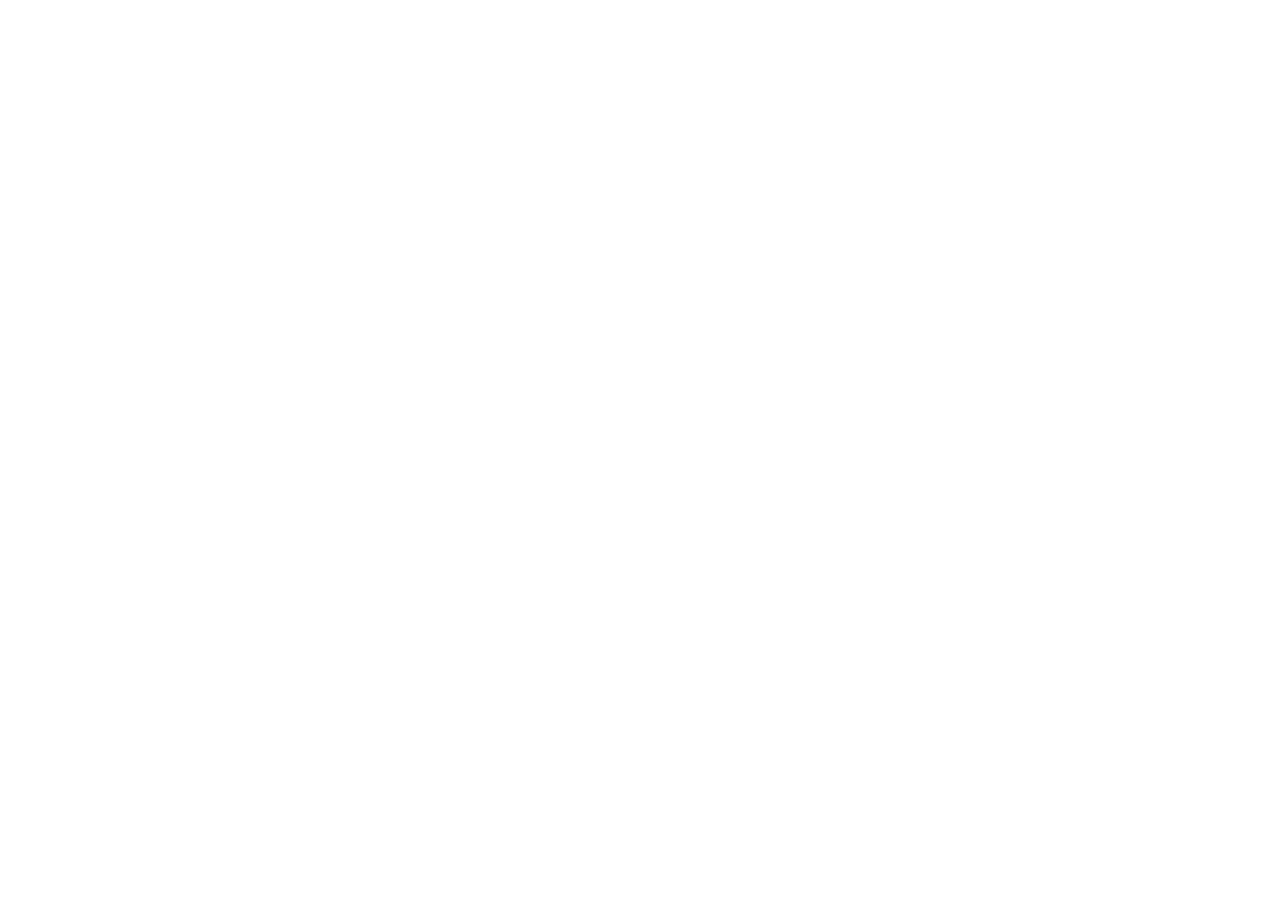
==== index.html @ 0a8086a1 "initial workflow setup" ====
<!DOCTYPE html>
<html lang="en">
  <head>
    <meta charset="UTF-8" />
    <meta name="viewport" content="width=device-width, initial-scale=1.0" />
    <link
      rel="stylesheet"
      href="https://cdnjs.cloudflare.com/ajax/libs/font-awesome/5.15.2/css/all.min.css"
      integrity="sha512-HK5fgLBL+xu6dm/Ii3z4xhlSUyZgTT9tuc/hSrtw6uzJOvgRr2a9jyxxT1ely+B+xFAmJKVSTbpM/CuL7qxO8w=="
      crossorigin="anonymous"
    />
    <link rel="stylesheet" href="https://unpkg.com/aos@next/dist/aos.css" />
    <link rel="shortcut icon" href="img/favicon/koala.ico" />
    <link rel="stylesheet" href="css/main.min.css" />
    <title>CIA Website Clone</title>
  </head>
  <body>
    <script src="js/main.js"></script>
    <script src="https://unpkg.com/aos@next/dist/aos.js"></script>
    <script>
      AOS.init({ offset: 200, duration: 1000, once: true });
    </script>
  </body>
</html>
---- css/main.min.css ----
@import url("https://fonts.googleapis.com/css2?family=Shippori+Mincho:wght@400;500;600;700;800&display=swap");.m-1{margin:1rem}.my-1{margin:1rem 0}.mx-1{margin:0 1rem}.mt-1{margin-top:1rem}.mr-1{margin-right:1rem}.mb-1{margin-bottom:1rem}.ml-1{margin-left:1rem}.p-1{padding:1rem}.py-1{padding:1rem 0}.px-1{padding:0 1rem}.pt-1{padding-top:1rem}.pr-1{padding-right:1rem}.pb-1{padding-bottom:1rem}.pl-1{padding-left:1rem}.m-2{margin:2rem}.my-2{margin:2rem 0}.mx-2{margin:0 2rem}.mt-2{margin-top:2rem}.mr-2{margin-right:2rem}.mb-2{margin-bottom:2rem}.ml-2{margin-left:2rem}.p-2{padding:2rem}.py-2{padding:2rem 0}.px-2{padding:0 2rem}.pt-2{padding-top:2rem}.pr-2{padding-right:2rem}.pb-2{padding-bottom:2rem}.pl-2{padding-left:2rem}.m-3{margin:3rem}.my-3{margin:3rem 0}.mx-3{margin:0 3rem}.mt-3{margin-top:3rem}.mr-3{margin-right:3rem}.mb-3{margin-bottom:3rem}.ml-3{margin-left:3rem}.p-3{padding:3rem}.py-3{padding:3rem 0}.px-3{padding:0 3rem}.pt-3{padding-top:3rem}.pr-3{padding-right:3rem}.pb-3{padding-bottom:3rem}.pl-3{padding-left:3rem}.m-4{margin:4rem}.my-4{margin:4rem 0}.mx-4{margin:0 4rem}.mt-4{margin-top:4rem}.mr-4{margin-right:4rem}.mb-4{margin-bottom:4rem}.ml-4{margin-left:4rem}.p-4{padding:4rem}.py-4{padding:4rem 0}.px-4{padding:0 4rem}.pt-4{padding-top:4rem}.pr-4{padding-right:4rem}.pb-4{padding-bottom:4rem}.pl-4{padding-left:4rem}.m-5{margin:5rem}.my-5{margin:5rem 0}.mx-5{margin:0 5rem}.mt-5{margin-top:5rem}.mr-5{margin-right:5rem}.mb-5{margin-bottom:5rem}.ml-5{margin-left:5rem}.p-5{padding:5rem}.py-5{padding:5rem 0}.px-5{padding:0 5rem}.pt-5{padding-top:5rem}.pr-5{padding-right:5rem}.pb-5{padding-bottom:5rem}.pl-5{padding-left:5rem}*,*::before,*::after{margin:0;padding:0;box-sizing:border-box;text-decoration:none;list-style:none}html{font-size:62.5%;scroll-behavior:smooth}body{font-family:"Shippori Mincho", serif}img{width:100%;object-fit:cover}button{cursor:pointer;font-family:inherit}input{font-family:inherit}@media (prefers-reduced-motion: reduce){*,::before,::after{animation-delay:-1ms !important;animation-duration:1ms !important;animation-iteration-count:1 !important;background-attachment:initial !important;scroll-behavior:auto !important;transition-duration:0s !important;transition-delay:0s !important}}
/*# sourceMappingURL=main.min.css.map */
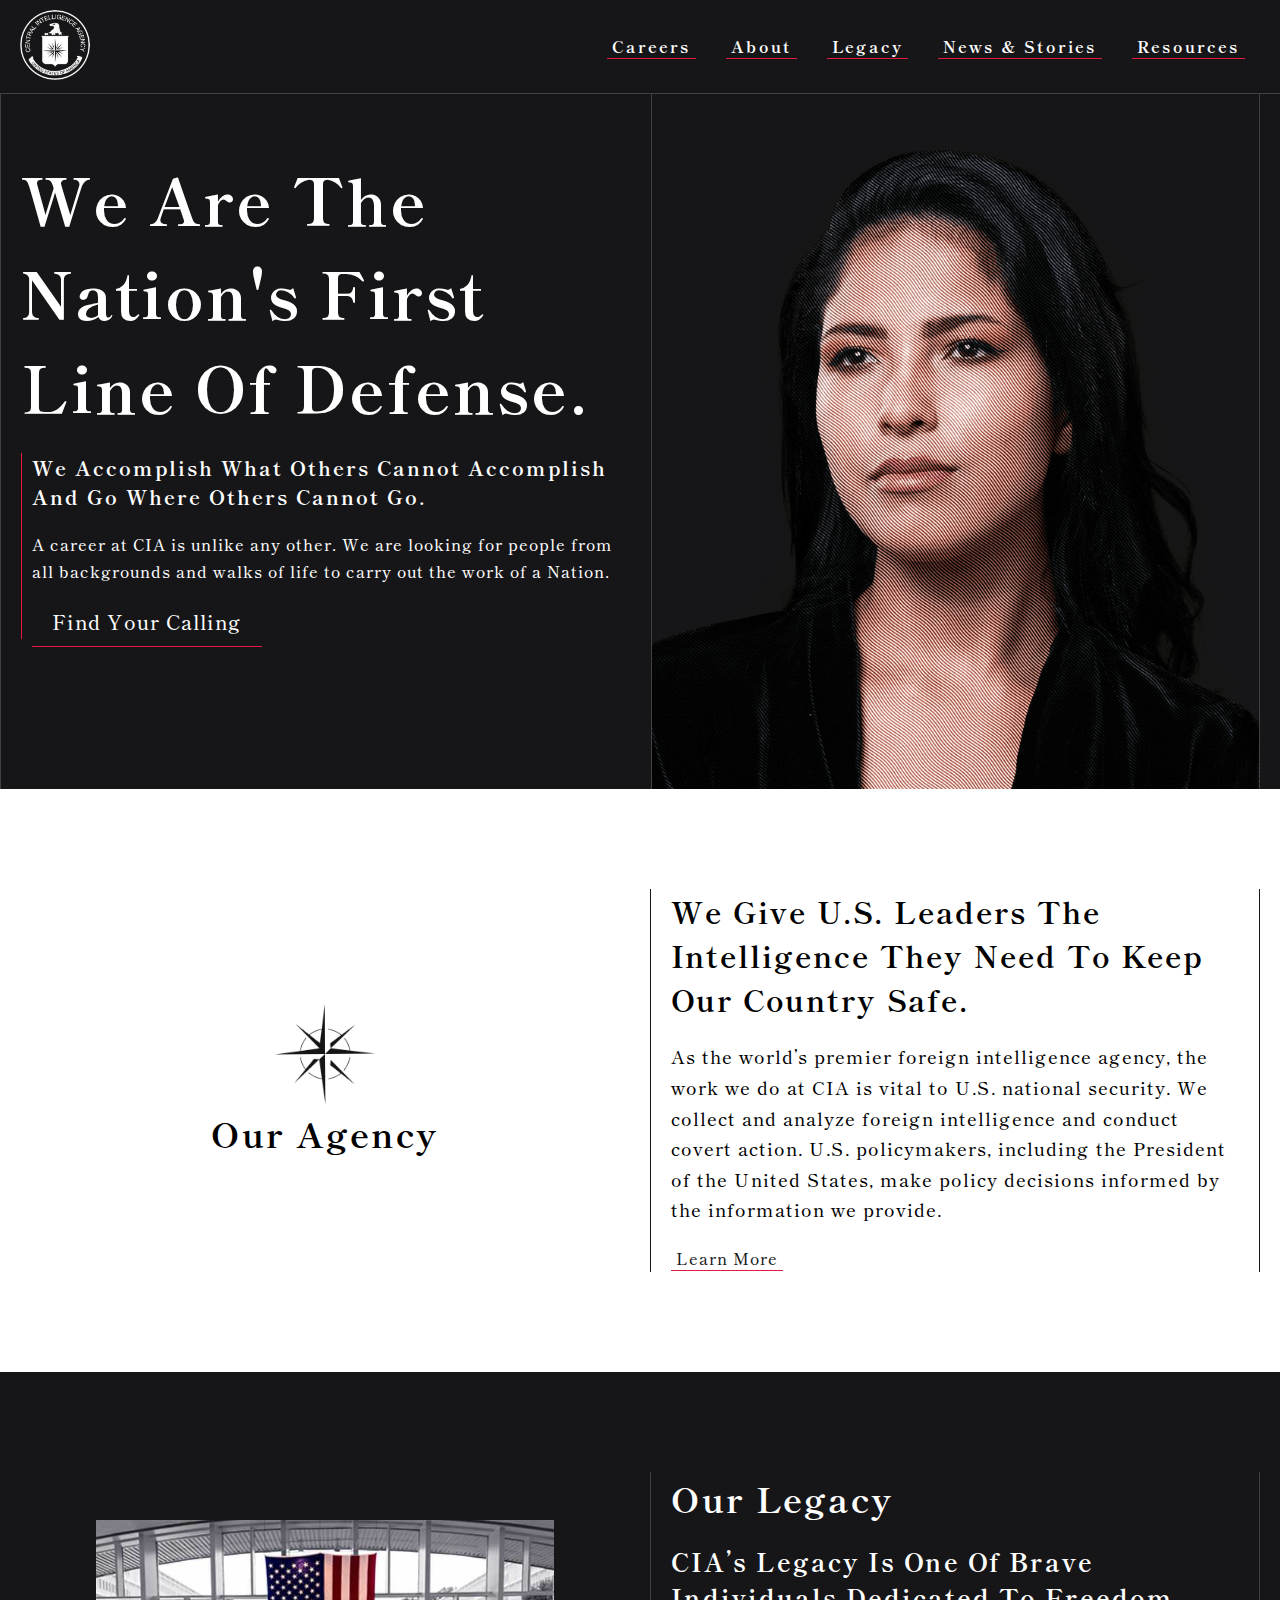
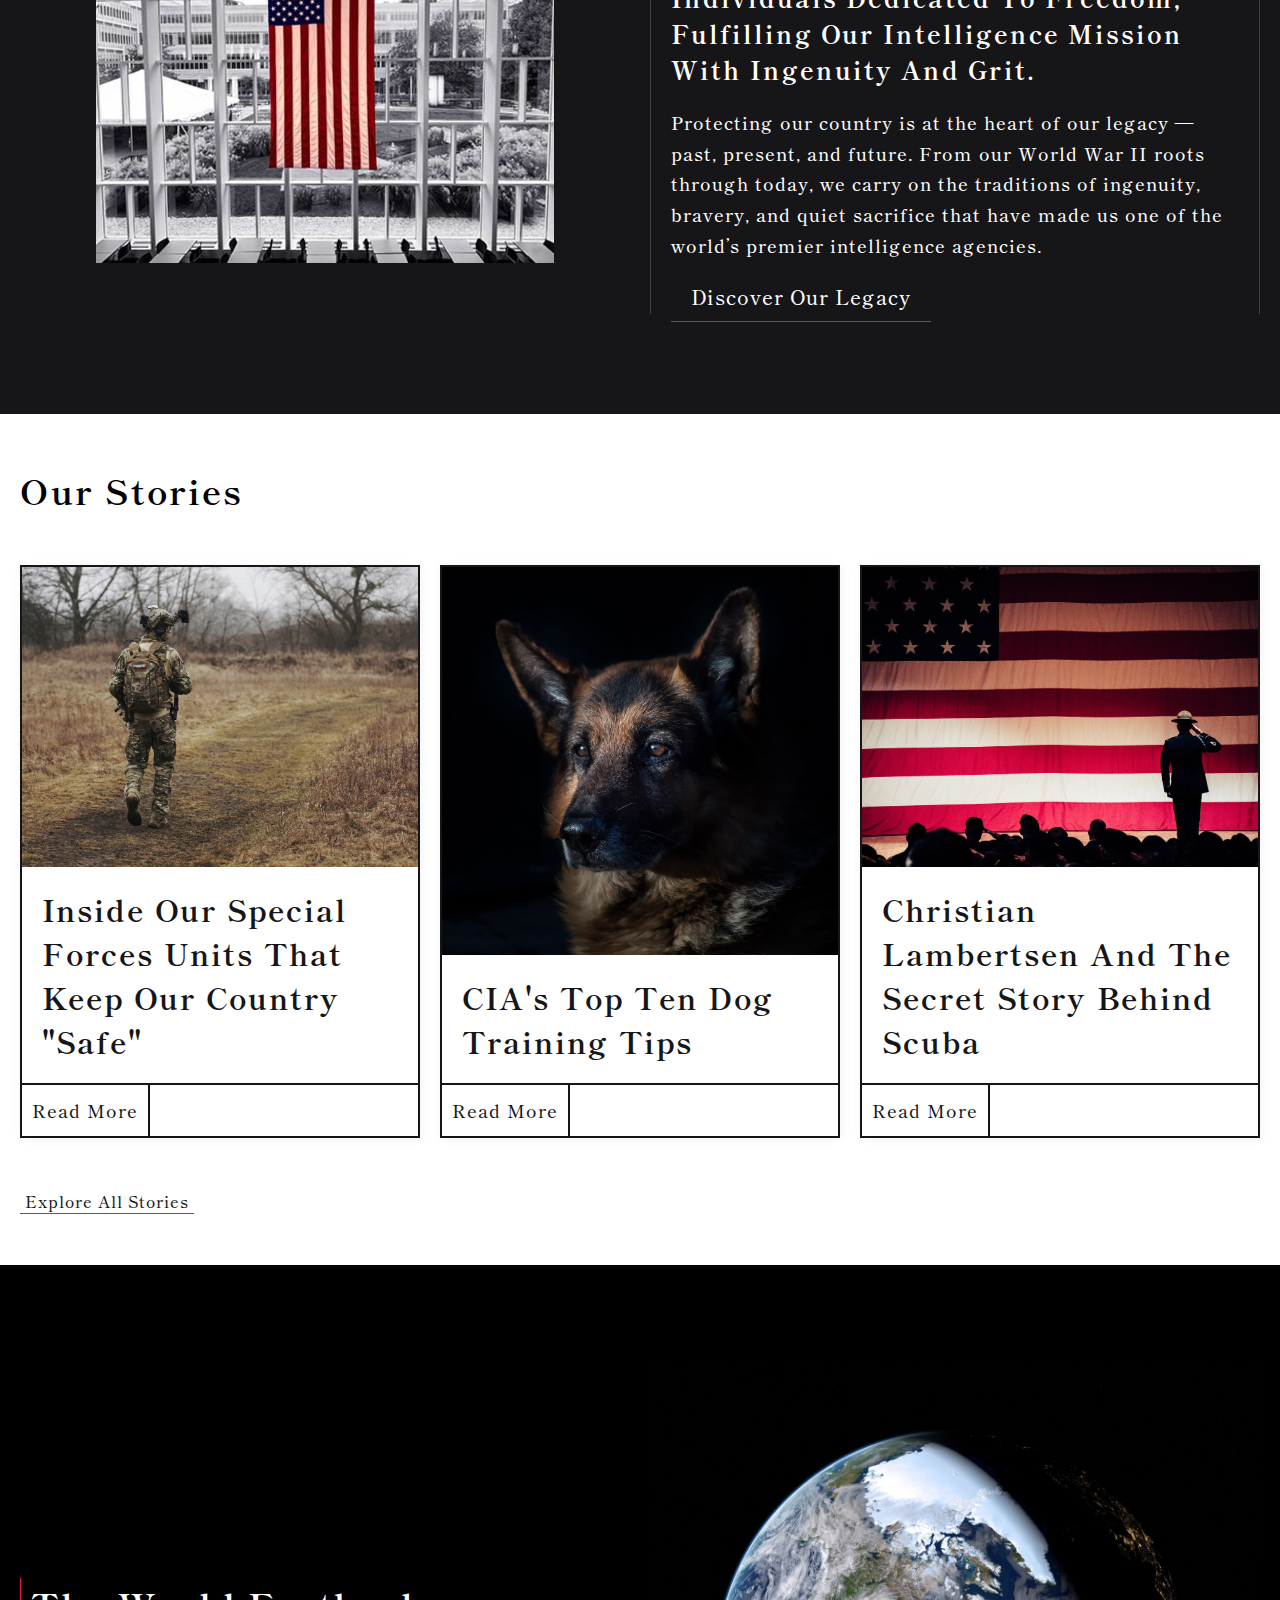
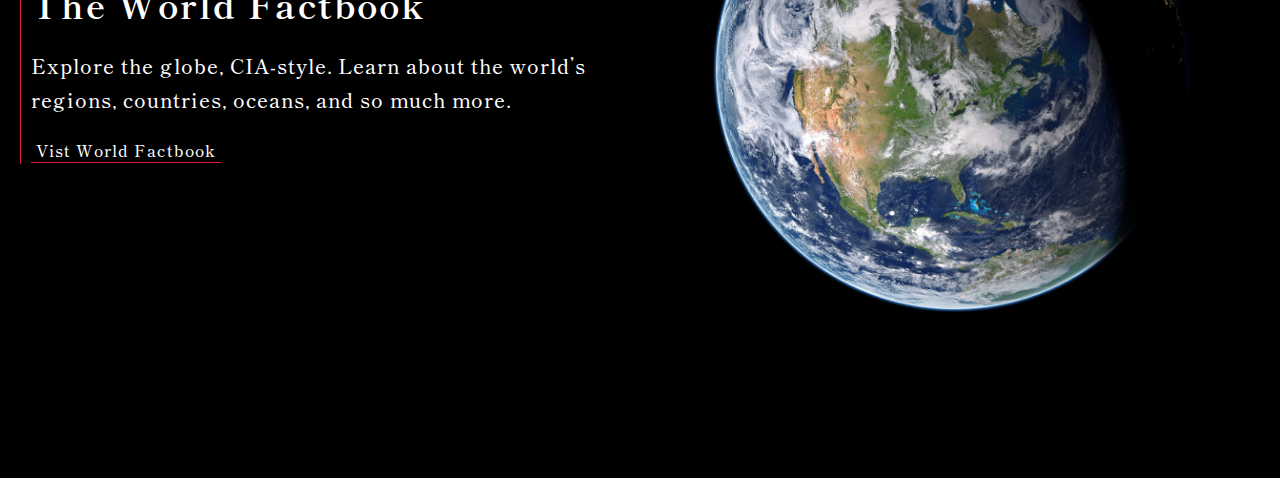
==== commit 160bc7d6: "created factbook section on homepage" ====
--- a/index.html
+++ b/index.html
@@ -15,6 +15,168 @@
     <title>CIA Website Clone</title>
   </head>
   <body>
+    <!-- nav -->
+    <nav class="navbar">
+      <div class="navbar-content">
+        <a href="index.html" class="navbar-logo">
+          <img src="img/home/cia-logo.png" alt="cia logo" />
+        </a>
+        <div class="navbar-links">
+          <div class="cia-link-light">
+            <a href="#!" class="navbar-link">Careers</a>
+          </div>
+          <div class="cia-link-light">
+            <a href="#!" class="navbar-link">About</a>
+          </div>
+          <div class="cia-link-light">
+            <a href="#!" class="navbar-link">Legacy</a>
+          </div>
+          <div class="cia-link-light">
+            <a href="#!" class="navbar-link">News & Stories</a>
+          </div>
+          <div class="cia-link-light">
+            <a href="#!" class="navbar-link">Resources</a>
+          </div>
+        </div>
+      </div>
+    </nav>
+
+    <!-- home hero -->
+    <header class="home-hero">
+      <div class="home-hero-content">
+        <div class="home-hero-info">
+          <h1 class="pb-2">We are the Nation's first line of defense.</h1>
+          <div class="home-hero-desc">
+            <h5>
+              We accomplish what others cannot accomplish and go where others
+              cannot go.
+            </h5>
+            <p class="py-2">
+              A career at CIA is unlike any other. We are looking for people
+              from all backgrounds and walks of life to carry out the work of a
+              Nation.
+            </p>
+            <a href="#!" class="cia-btn">
+              Find Your Calling <i class="fas fa-arrow-right fa-fw"></i>
+            </a>
+          </div>
+        </div>
+        <img src="img/portraits/portrait-1.png" alt="portrait 1" />
+      </div>
+    </header>
+
+    <main>
+      <!-- agency -->
+      <section class="agency py-5">
+        <div class="agency-content">
+          <div class="agency-content-img">
+            <img src="img/home/agency-star.png" alt="agency star" />
+            <h2>Our Agency</h2>
+          </div>
+          <div class="agency-content-info">
+            <h3>
+              We give U.S. leaders the intelligence they need to keep our
+              country safe.
+            </h3>
+            <p class="py-2">
+              As the world’s premier foreign intelligence agency, the work we do
+              at CIA is vital to U.S. national security. We collect and analyze
+              foreign intelligence and conduct covert action. U.S. policymakers,
+              including the President of the United States, make policy
+              decisions informed by the information we provide.
+            </p>
+            <div class="cia-link">
+              <a href="#!">Learn More</a>
+            </div>
+          </div>
+        </div>
+      </section>
+
+      <!-- legacy -->
+      <section class="legacy py-5">
+        <div class="legacy-content">
+          <div class="legacy-content-img">
+            <img src="img/home/legacy.jpg" alt="image of an american flag" />
+          </div>
+          <div class="legacy-content-info">
+            <h2>Our Legacy</h2>
+            <h4 class="py-2">
+              CIA’s legacy is one of brave individuals dedicated to freedom,
+              fulfilling our intelligence mission with ingenuity and grit.
+            </h4>
+            <p class="pb-2">
+              Protecting our country is at the heart of our legacy — past,
+              present, and future. From our World War II roots through today, we
+              carry on the traditions of ingenuity, bravery, and quiet sacrifice
+              that have made us one of the world’s premier intelligence
+              agencies.
+            </p>
+            <a href="#!" class="cia-btn">Discover Our Legacy</a>
+          </div>
+        </div>
+      </section>
+
+      <!-- stories -->
+      <section class="stories py-5">
+        <h2>Our Stories</h2>
+        <div class="stories-cards py-5">
+          <a href="#!" class="stories-card">
+            <img src="img/home/card-1.jpg" alt="card 1 image" />
+            <div class="stories-card-info">
+              <h2>
+                Inside our special forces units that keep our country "safe"
+              </h2>
+            </div>
+            <div class="stories-card-footer">
+              <p>Read More</p>
+              <i class="fas fa-arrow-right"></i>
+            </div>
+          </a>
+          <a href="#!" class="stories-card">
+            <img src="img/home/card-2.jpg" alt="card 2 image" />
+            <div class="stories-card-info">
+              <h2>CIA's Top Ten Dog Training Tips</h2>
+            </div>
+            <div class="stories-card-footer">
+              <p>Read More</p>
+              <i class="fas fa-arrow-right"></i>
+            </div>
+          </a>
+          <a href="#!" class="stories-card">
+            <img src="img/home/card-3.jpg" alt="card 3 image" />
+            <div class="stories-card-info">
+              <h2>Christian Lambertsen And The Secret Story Behind Scuba</h2>
+            </div>
+            <div class="stories-card-footer">
+              <p>Read More</p>
+              <i class="fas fa-arrow-right"></i>
+            </div>
+          </a>
+        </div>
+        <div class="cia-link">
+          <a href="#!">Explore All Stories</a>
+        </div>
+      </section>
+
+      <!-- factbook -->
+      <section class="factbook py-5">
+        <div class="factbook-content">
+          <div class="factbook-content-info">
+            <h2>The World Factbook</h2>
+            <p class="py-2">
+              Explore the globe, CIA-style. Learn about the world’s regions,
+              countries, oceans, and so much more.
+            </p>
+            <div class="cia-link-light">
+              <a href="#!"> Vist World Factbook </a>
+            </div>
+          </div>
+          <div class="factbook-content-img">
+            <img src="img/home/factbook.jpg" alt="factbook image" />
+          </div>
+        </div>
+      </section>
+    </main>
     <script src="js/main.js"></script>
     <script src="https://unpkg.com/aos@next/dist/aos.js"></script>
     <script>
--- a/css/main.min.css
+++ b/css/main.min.css
@@ -1,2 +1,2 @@
-@import url("https://fonts.googleapis.com/css2?family=Shippori+Mincho:wght@400;500;600;700;800&display=swap");.m-1{margin:1rem}.my-1{margin:1rem 0}.mx-1{margin:0 1rem}.mt-1{margin-top:1rem}.mr-1{margin-right:1rem}.mb-1{margin-bottom:1rem}.ml-1{margin-left:1rem}.p-1{padding:1rem}.py-1{padding:1rem 0}.px-1{padding:0 1rem}.pt-1{padding-top:1rem}.pr-1{padding-right:1rem}.pb-1{padding-bottom:1rem}.pl-1{padding-left:1rem}.m-2{margin:2rem}.my-2{margin:2rem 0}.mx-2{margin:0 2rem}.mt-2{margin-top:2rem}.mr-2{margin-right:2rem}.mb-2{margin-bottom:2rem}.ml-2{margin-left:2rem}.p-2{padding:2rem}.py-2{padding:2rem 0}.px-2{padding:0 2rem}.pt-2{padding-top:2rem}.pr-2{padding-right:2rem}.pb-2{padding-bottom:2rem}.pl-2{padding-left:2rem}.m-3{margin:3rem}.my-3{margin:3rem 0}.mx-3{margin:0 3rem}.mt-3{margin-top:3rem}.mr-3{margin-right:3rem}.mb-3{margin-bottom:3rem}.ml-3{margin-left:3rem}.p-3{padding:3rem}.py-3{padding:3rem 0}.px-3{padding:0 3rem}.pt-3{padding-top:3rem}.pr-3{padding-right:3rem}.pb-3{padding-bottom:3rem}.pl-3{padding-left:3rem}.m-4{margin:4rem}.my-4{margin:4rem 0}.mx-4{margin:0 4rem}.mt-4{margin-top:4rem}.mr-4{margin-right:4rem}.mb-4{margin-bottom:4rem}.ml-4{margin-left:4rem}.p-4{padding:4rem}.py-4{padding:4rem 0}.px-4{padding:0 4rem}.pt-4{padding-top:4rem}.pr-4{padding-right:4rem}.pb-4{padding-bottom:4rem}.pl-4{padding-left:4rem}.m-5{margin:5rem}.my-5{margin:5rem 0}.mx-5{margin:0 5rem}.mt-5{margin-top:5rem}.mr-5{margin-right:5rem}.mb-5{margin-bottom:5rem}.ml-5{margin-left:5rem}.p-5{padding:5rem}.py-5{padding:5rem 0}.px-5{padding:0 5rem}.pt-5{padding-top:5rem}.pr-5{padding-right:5rem}.pb-5{padding-bottom:5rem}.pl-5{padding-left:5rem}*,*::before,*::after{margin:0;padding:0;box-sizing:border-box;text-decoration:none;list-style:none}html{font-size:62.5%;scroll-behavior:smooth}body{font-family:"Shippori Mincho", serif}img{width:100%;object-fit:cover}button{cursor:pointer;font-family:inherit}input{font-family:inherit}@media (prefers-reduced-motion: reduce){*,::before,::after{animation-delay:-1ms !important;animation-duration:1ms !important;animation-iteration-count:1 !important;background-attachment:initial !important;scroll-behavior:auto !important;transition-duration:0s !important;transition-delay:0s !important}}
+@import url("https://fonts.googleapis.com/css2?family=Shippori+Mincho:wght@400;500;600;700;800&display=swap");.m-1{margin:1rem}.my-1{margin:1rem 0}.mx-1{margin:0 1rem}.mt-1{margin-top:1rem}.mr-1{margin-right:1rem}.mb-1{margin-bottom:1rem}.ml-1{margin-left:1rem}.p-1{padding:1rem}.py-1{padding:1rem 0}.px-1{padding:0 1rem}.pt-1{padding-top:1rem}.pr-1{padding-right:1rem}.pb-1{padding-bottom:1rem}.pl-1{padding-left:1rem}.m-2{margin:2rem}.my-2{margin:2rem 0}.mx-2{margin:0 2rem}.mt-2{margin-top:2rem}.mr-2{margin-right:2rem}.mb-2{margin-bottom:2rem}.ml-2{margin-left:2rem}.p-2{padding:2rem}.py-2{padding:2rem 0}.px-2{padding:0 2rem}.pt-2{padding-top:2rem}.pr-2{padding-right:2rem}.pb-2{padding-bottom:2rem}.pl-2{padding-left:2rem}.m-3{margin:3rem}.my-3{margin:3rem 0}.mx-3{margin:0 3rem}.mt-3{margin-top:3rem}.mr-3{margin-right:3rem}.mb-3{margin-bottom:3rem}.ml-3{margin-left:3rem}.p-3{padding:3rem}.py-3{padding:3rem 0}.px-3{padding:0 3rem}.pt-3{padding-top:3rem}.pr-3{padding-right:3rem}.pb-3{padding-bottom:3rem}.pl-3{padding-left:3rem}.m-4{margin:4rem}.my-4{margin:4rem 0}.mx-4{margin:0 4rem}.mt-4{margin-top:4rem}.mr-4{margin-right:4rem}.mb-4{margin-bottom:4rem}.ml-4{margin-left:4rem}.p-4{padding:4rem}.py-4{padding:4rem 0}.px-4{padding:0 4rem}.pt-4{padding-top:4rem}.pr-4{padding-right:4rem}.pb-4{padding-bottom:4rem}.pl-4{padding-left:4rem}.m-5{margin:5rem}.my-5{margin:5rem 0}.mx-5{margin:0 5rem}.mt-5{margin-top:5rem}.mr-5{margin-right:5rem}.mb-5{margin-bottom:5rem}.ml-5{margin-left:5rem}.p-5{padding:5rem}.py-5{padding:5rem 0}.px-5{padding:0 5rem}.pt-5{padding-top:5rem}.pr-5{padding-right:5rem}.pb-5{padding-bottom:5rem}.pl-5{padding-left:5rem}*,*::before,*::after{margin:0;padding:0;box-sizing:border-box;text-decoration:none;list-style:none}html{font-size:62.5%;scroll-behavior:smooth}body{font-family:"Shippori Mincho", serif}img{width:100%;object-fit:cover}button{cursor:pointer;font-family:inherit}input{font-family:inherit}@media (prefers-reduced-motion: reduce){*,::before,::after{animation-delay:-1ms !important;animation-duration:1ms !important;animation-iteration-count:1 !important;background-attachment:initial !important;scroll-behavior:auto !important;transition-duration:0s !important;transition-delay:0s !important}}.cia-btn,.cia-btn-light{font-weight:500;letter-spacing:0.1rem;line-height:1.7;font-family:inherit;color:#fff;padding:1rem 2rem;font-size:2rem;text-align:center;transition:0.3s ease-in-out;border-bottom:0.1rem solid #e21a41}.cia-btn i,.cia-btn-light i{transform:rotate(-45deg);transition:0.3s ease-in-out}.cia-btn:hover,.cia-btn-light:hover,.cia-btn:focus,.cia-btn-light:focus{border:0.1rem solid #e21a41;box-shadow:0.5rem 0.5rem 0 #e21a41;outline:0}.cia-btn:hover i,.cia-btn-light:hover i,.cia-btn:focus i,.cia-btn-light:focus i{transform:rotate(0)}.cia-btn-light{color:#161618}.cia-link,.cia-link-light{overflow:hidden}.cia-link a,.cia-link-light a{font-weight:500;letter-spacing:0.1rem;line-height:1.7;font-size:1.6rem;color:#161618;border-bottom:0.1rem solid #e21a41;position:relative;transition:0.4s ease-in-out;z-index:1;padding:0 0.5rem}.cia-link a:hover,.cia-link-light a:hover,.cia-link a:focus,.cia-link-light a:focus{color:#fff;outline:0}.cia-link a:hover::before,.cia-link-light a:hover::before,.cia-link a:focus::before,.cia-link-light a:focus::before{transform:translateX(0)}.cia-link a::before,.cia-link-light a::before{content:"";position:absolute;top:0;left:0;width:100%;height:100%;display:block;background-color:#e21a41;transform:translateX(-200%);transition:0.4s ease-in-out;z-index:-1}.cia-link-light a{color:#fff}.cia-link-light:hover,.cia-link-light:focus{color:#161618}.navbar{background:#161618;position:fixed;width:100%;transition:all 0.3s ease;padding:1rem 2rem;border-bottom:0.1rem solid #414143;z-index:500}.navbar-content{display:flex;align-items:center;justify-content:space-between}.navbar-content .navbar-logo img{width:7rem}.navbar-content .navbar-links{display:flex}.navbar-content .navbar-links .cia-link-light{margin:1.5rem}.navbar-content .navbar-links .navbar-link{font-weight:700;letter-spacing:0.2rem;text-transform:capitalize}.navbar.navbarScroll{padding:0.5rem 0.5rem}.home-hero{background:#161618}.home-hero-content{max-width:1400px;margin:0 auto;display:grid;grid-template-columns:repeat(2, 1fr);gap:2rem;align-items:center;color:#fff;border-left:0.1rem solid #414143;padding:0 2rem}.home-hero-content .home-hero-info .home-hero-desc{border-left:0.1rem solid #e21a41;padding-left:1rem}.home-hero-content .home-hero-info h1{font-weight:700;letter-spacing:0.2rem;text-transform:capitalize;font-size:6.5rem}.home-hero-content .home-hero-info h5{font-weight:700;letter-spacing:0.2rem;text-transform:capitalize;font-size:2rem}.home-hero-content .home-hero-info p{font-weight:500;letter-spacing:0.1rem;line-height:1.7;font-size:1.6rem}.home-hero-content img{border-left:0.1rem solid #414143;border-right:0.1rem solid #414143;padding-top:15rem}.agency-content{max-width:1400px;margin:0 auto;padding:5rem 2rem;display:grid;grid-template-columns:repeat(2, 1fr);align-items:center;gap:2rem}.agency-content-img{text-align:center}.agency-content-img img{width:10rem}.agency-content-img h2{font-weight:700;letter-spacing:0.2rem;text-transform:capitalize;font-size:3.5rem}.agency-content-info{border-left:0.1rem solid #161618;border-right:0.1rem solid #161618;padding:0 2rem}.agency-content-info h3{font-weight:700;letter-spacing:0.2rem;text-transform:capitalize;font-size:3rem}.agency-content-info p{font-weight:500;letter-spacing:0.1rem;line-height:1.7;font-size:1.8rem}.legacy{background:#161618}.legacy-content{max-width:1400px;margin:0 auto;padding:5rem 2rem;display:grid;grid-template-columns:repeat(2, 1fr);align-items:center;gap:2rem;color:#fff}.legacy-content-img{text-align:center}.legacy-content-img img{width:75%}.legacy-content-info{border-left:0.1rem solid #414143;border-right:0.1rem solid #414143;padding:0 2rem}.legacy-content-info h2{font-weight:700;letter-spacing:0.2rem;text-transform:capitalize;font-size:3.5rem}.legacy-content-info h4{font-weight:700;letter-spacing:0.2rem;text-transform:capitalize;font-size:2.5rem}.legacy-content-info p{font-weight:500;letter-spacing:0.1rem;line-height:1.7;font-size:1.8rem}.stories{padding:5rem 2rem;max-width:1400px;margin:0 auto}.stories h2{font-weight:700;letter-spacing:0.2rem;text-transform:capitalize;font-size:3.5rem}.stories-cards{display:grid;grid-template-columns:repeat(3, 1fr);gap:2rem}.stories .stories-card{color:#161618;border:0.2rem solid #161618;transition:all 0.3s ease-in-out;box-shadow:0.1rem 0.1rem 1rem #f2f2f2;display:flex;flex-direction:column;justify-content:space-around;height:100%;overflow:hidden}.stories .stories-card img{width:100%;height:100%;transition:all 0.3s ease-in-out}.stories .stories-card:hover,.stories .stories-card:focus{border:0.2rem solid #e21a41;box-shadow:0.1rem 0.1rem 1rem #f2f2f2;transition:all 0.3s ease-in-out}.stories .stories-card:hover img,.stories .stories-card:focus img{transform:scale(1.05)}.stories .stories-card:hover p,.stories .stories-card:focus p{color:#e21a41;border-right:0.2rem solid #e21a41}.stories .stories-card:hover i,.stories .stories-card:focus i{transform:rotate(0);color:#e21a41}.stories .stories-card:hover h2,.stories .stories-card:focus h2{color:#e21a41}.stories .stories-card:hover .stories-card-footer,.stories .stories-card:focus .stories-card-footer{border-top:0.2rem solid #e21a41}.stories .stories-card:focus{outline:0}.stories .stories-card-info{padding:2rem 2rem}.stories .stories-card-info h2{font-weight:700;letter-spacing:0.2rem;text-transform:capitalize;font-size:3rem;transition:all 0.3s ease-in-out}.stories .stories-card-footer{display:flex;align-items:center;justify-content:space-between;border-top:0.2rem solid #161618;transition:all 0.3s ease-in-out}.stories .stories-card-footer p{font-weight:500;letter-spacing:0.1rem;line-height:1.7;font-size:1.8rem;border-right:0.2rem solid #161618;padding:1rem;transition:all 0.3s ease-in-out}.stories .stories-card-footer i{font-size:2.5rem;transform:rotate(-45deg);padding:1rem;transition:all 0.3s ease-in-out}.factbook{background:#000}.factbook-content{padding:5rem 2rem;max-width:1400px;margin:0 auto;display:grid;grid-template-columns:repeat(2, 1fr);align-items:center;gap:2rem;color:#fff}.factbook-content-info{border-left:0.1rem solid #e21a41;padding-left:1rem}.factbook-content-info h2{font-weight:700;letter-spacing:0.2rem;text-transform:capitalize;font-size:3.5rem}.factbook-content-info p{font-weight:500;letter-spacing:0.1rem;line-height:1.7;font-size:2rem}
 /*# sourceMappingURL=main.min.css.map */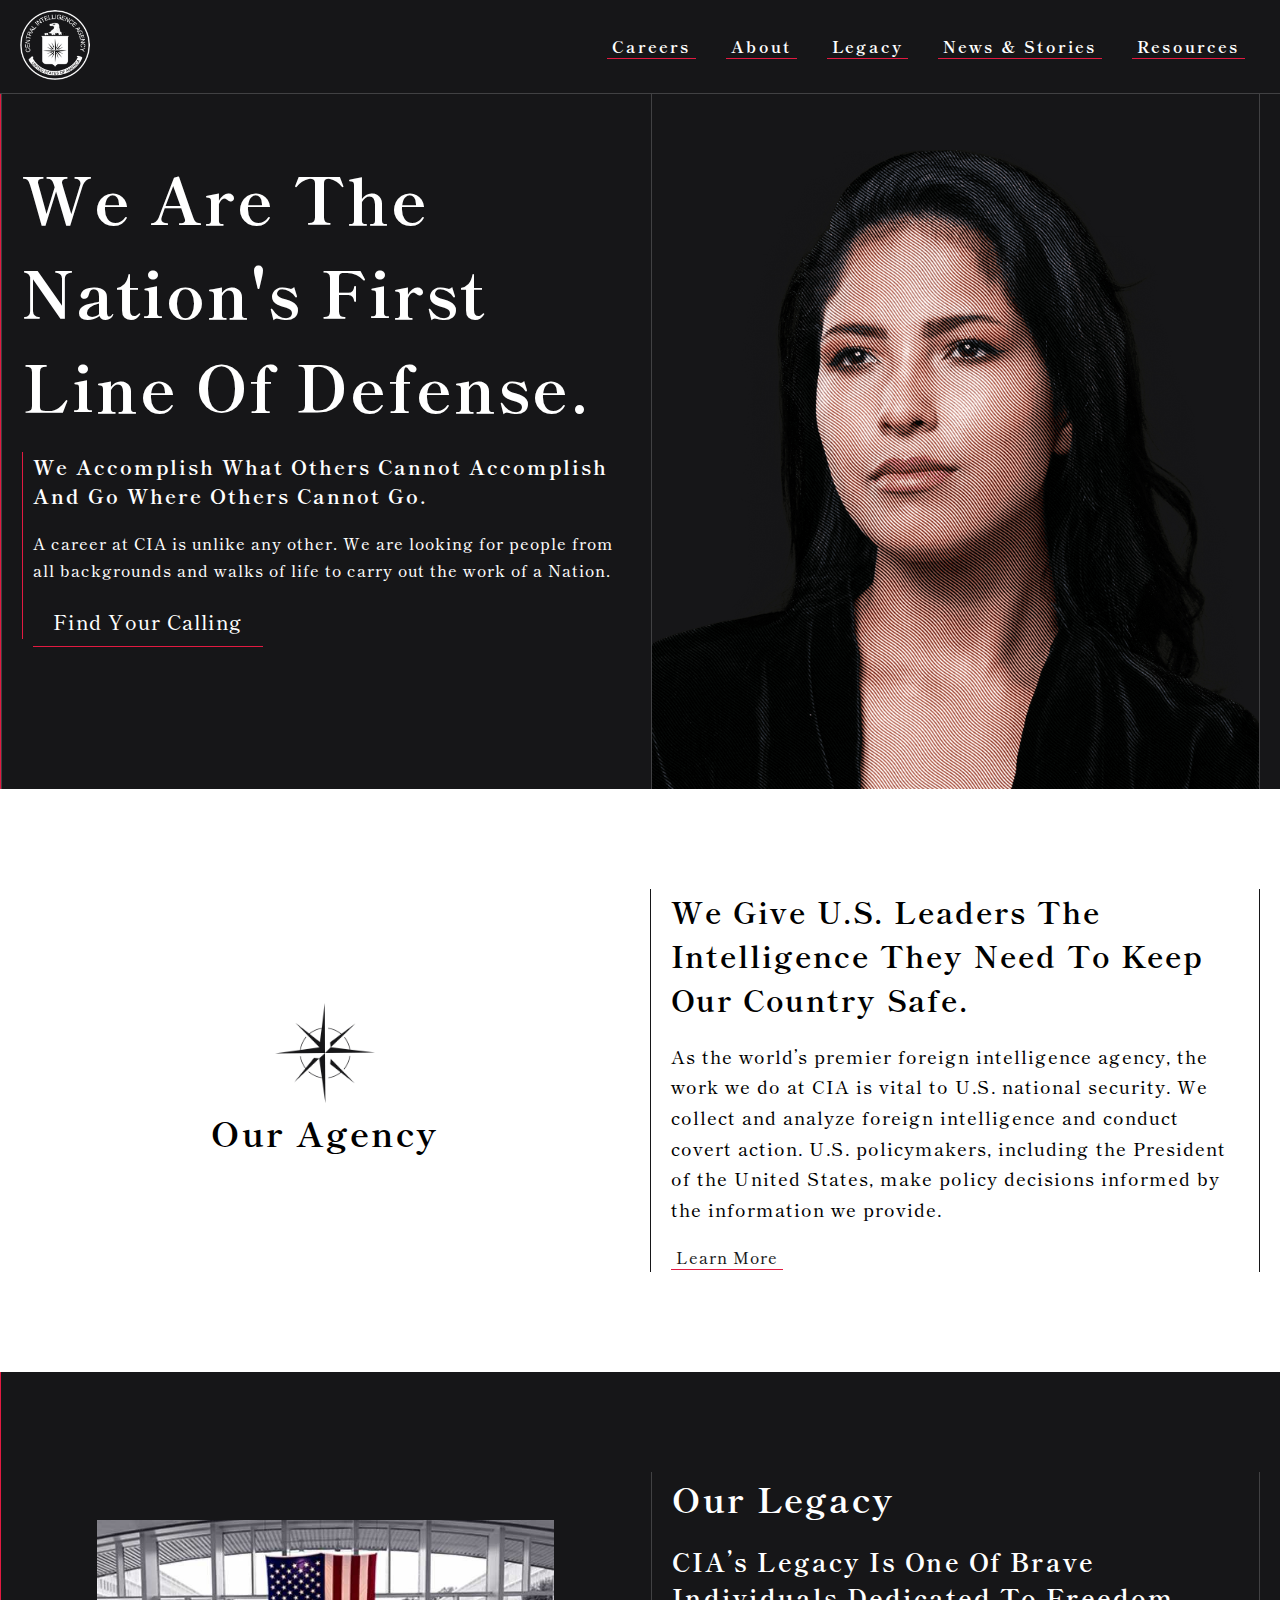
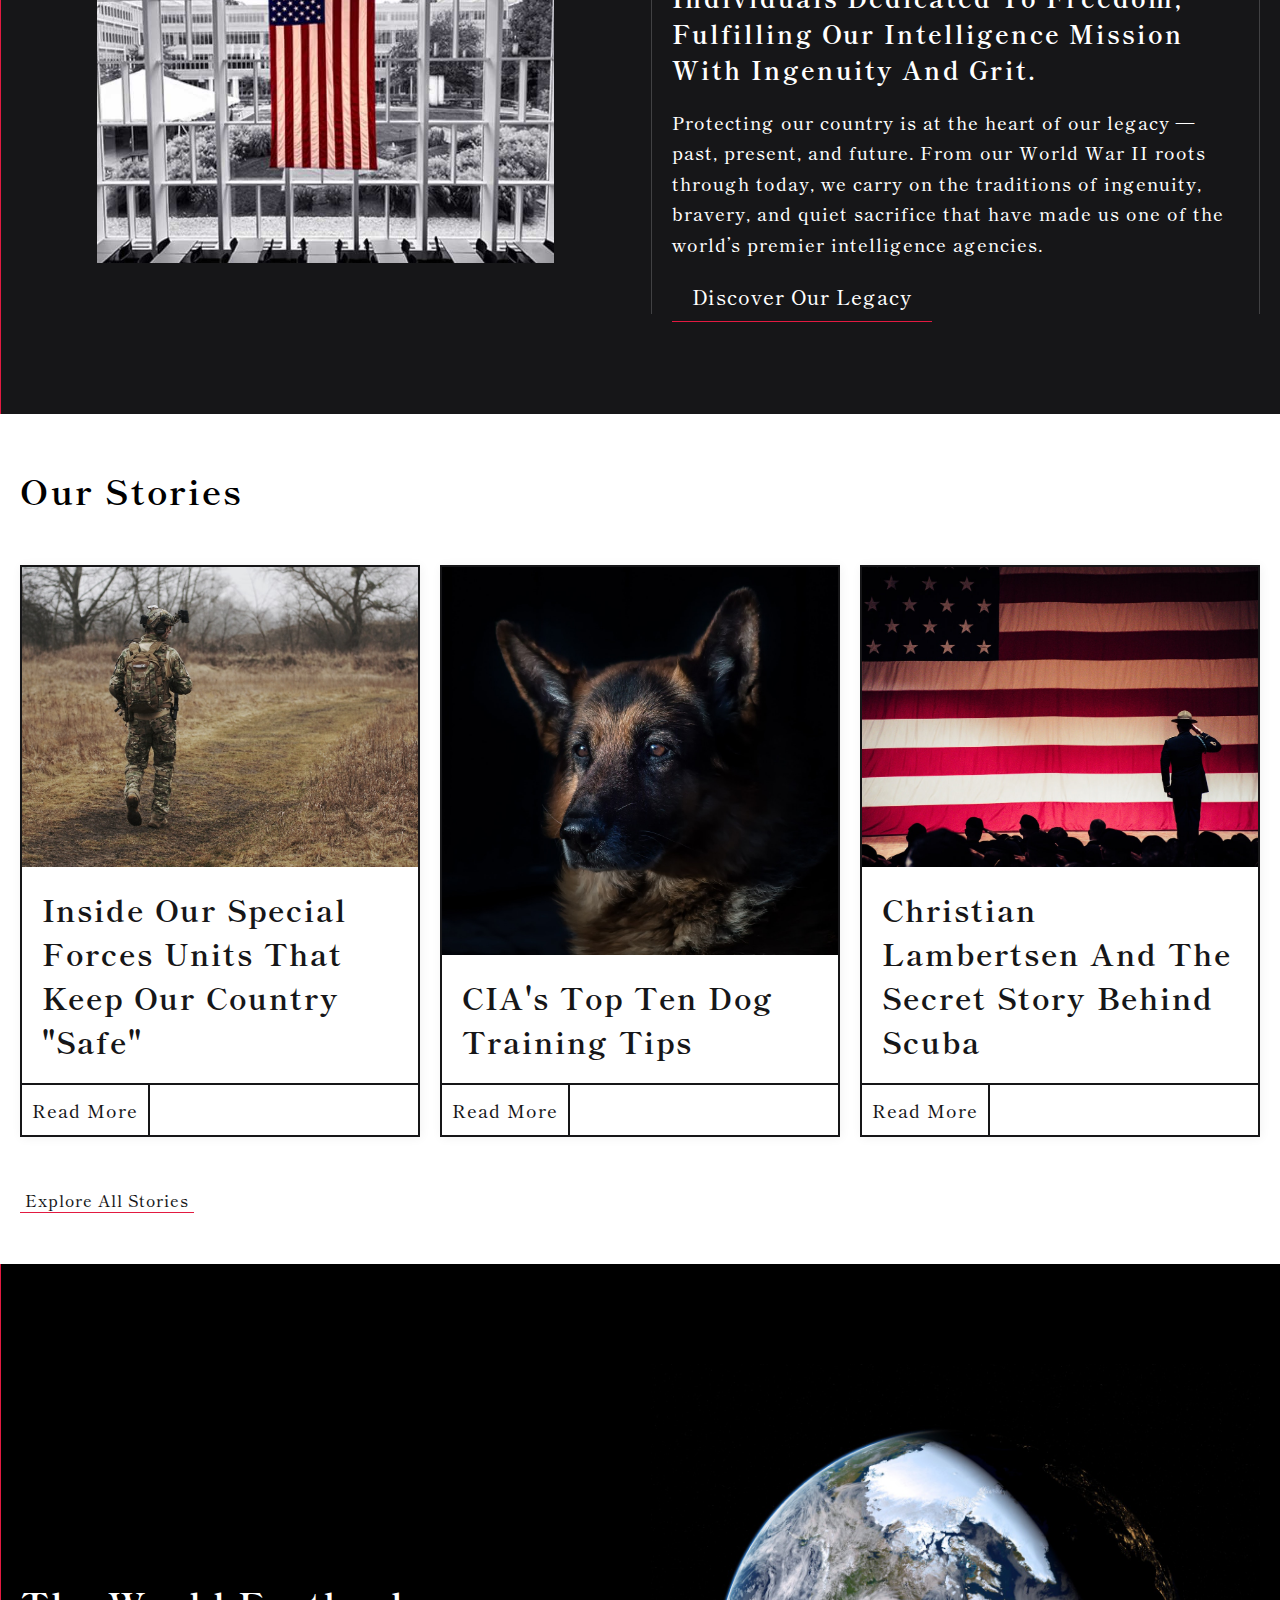
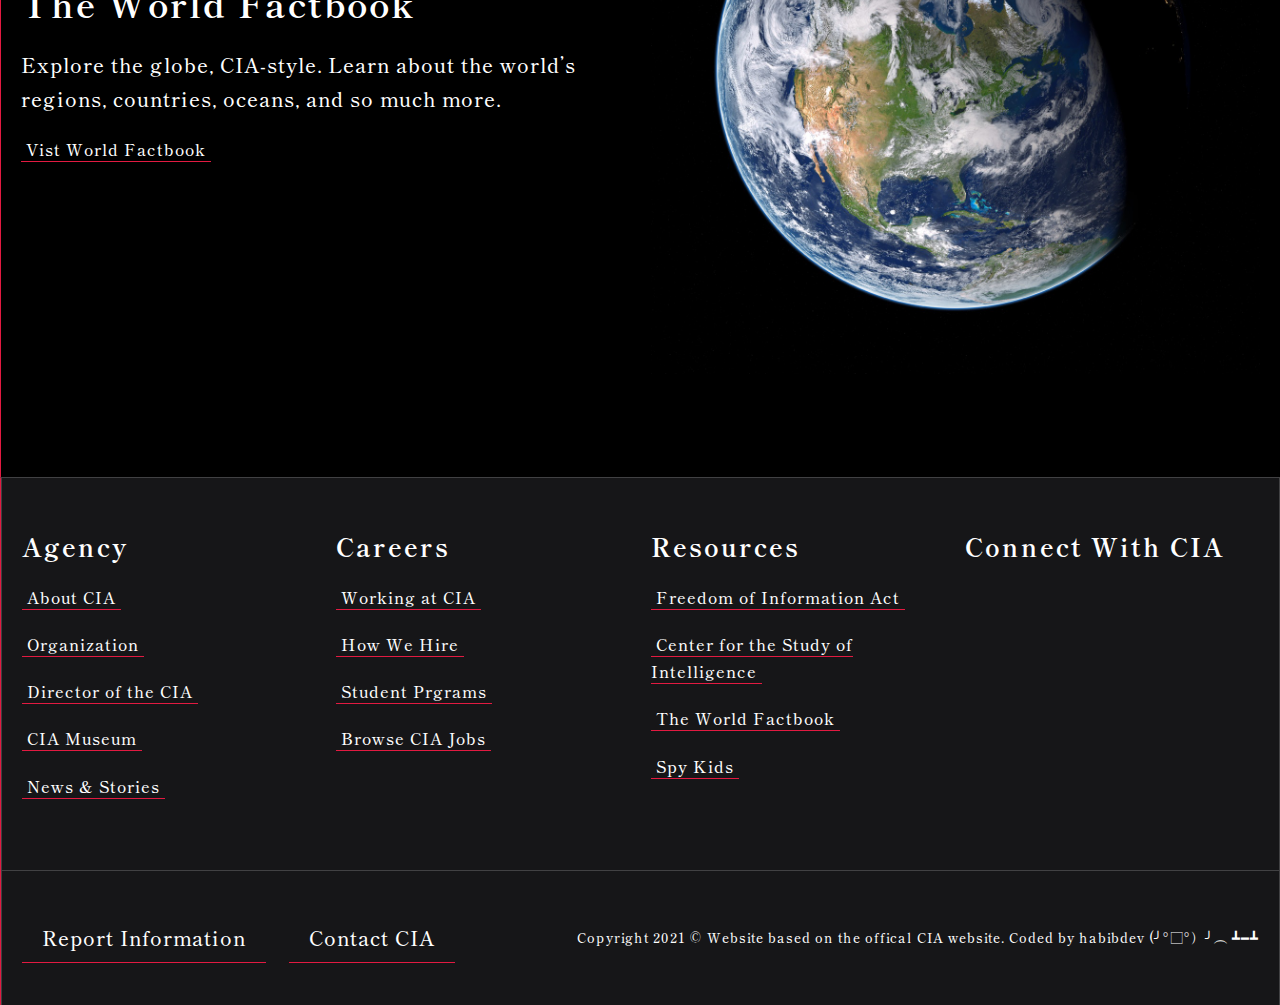
==== commit 8d712f03: "created footer" ====
--- a/index.html
+++ b/index.html
@@ -177,6 +177,98 @@
         </div>
       </section>
     </main>
+
+    <!-- footer -->
+    <footer class="footer">
+      <div class="footer-top">
+        <div class="footer-col">
+          <h4>Agency</h4>
+          <ul>
+            <li class="cia-link-light footer-link">
+              <a href="#!">About CIA</a>
+            </li>
+            <li class="cia-link-light footer-link">
+              <a href="#!">Organization</a>
+            </li>
+            <li class="cia-link-light footer-link">
+              <a href="#!">Director of the CIA</a>
+            </li>
+            <li class="cia-link-light footer-link">
+              <a href="#!">CIA Museum</a>
+            </li>
+            <li class="cia-link-light footer-link">
+              <a href="#!">News & Stories</a>
+            </li>
+          </ul>
+        </div>
+        <div class="footer-col">
+          <h4>Careers</h4>
+          <ul>
+            <li class="cia-link-light footer-link">
+              <a href="#!">Working at CIA</a>
+            </li>
+            <li class="cia-link-light footer-link">
+              <a href="#!">How We Hire</a>
+            </li>
+            <li class="cia-link-light footer-link">
+              <a href="#!">Student Prgrams</a>
+            </li>
+            <li class="cia-link-light footer-link">
+              <a href="#!">Browse CIA Jobs</a>
+            </li>
+          </ul>
+        </div>
+        <div class="footer-col">
+          <h4>Resources</h4>
+          <ul>
+            <li class="cia-link-light footer-link">
+              <a href="#!">Freedom of Information Act</a>
+            </li>
+            <li class="cia-link-light footer-link">
+              <a href="#!">Center for the Study of Intelligence</a>
+            </li>
+            <li class="cia-link-light footer-link">
+              <a href="#!">The World Factbook</a>
+            </li>
+            <li class="cia-link-light footer-link">
+              <a href="#!">Spy Kids</a>
+            </li>
+          </ul>
+        </div>
+        <div class="footer-col">
+          <h4 class="mb-2">Connect with CIA</h4>
+          <div class="footer-social-links">
+            <a href="#!" class="footer-social-link mr-1">
+              <i class="fab fa-instagram fa-fw"></i>
+            </a>
+            <a href="#!" class="footer-social-link mr-1">
+              <i class="fab fa-facebook fa-fw"></i>
+            </a>
+            <a href="#!" class="footer-social-link mr-1">
+              <i class="fab fa-twitter fa-fw"></i>
+            </a>
+            <a href="#!" class="footer-social-link mr-1">
+              <i class="fab fa-linkedin fa-fw"></i>
+            </a>
+            <a href="#!" class="footer-social-link mr-1">
+              <i class="fab fa-youtube fa-fw"></i>
+            </a>
+          </div>
+        </div>
+      </div>
+      <div class="footer-bottom">
+        <div class="footer-btn-group">
+          <a href="#!" class="cia-btn">Report Information</a>
+          <a href="#!" class="cia-btn ml-2">Contact CIA</a>
+        </div>
+        <div class="copyright">
+          <p>
+            Copyright 2021 &copy; Website based on the offical CIA website.
+            Coded by habibdev (╯°□°）╯︵ ┻━┻
+          </p>
+        </div>
+      </div>
+    </footer>
     <script src="js/main.js"></script>
     <script src="https://unpkg.com/aos@next/dist/aos.js"></script>
     <script>
--- a/css/main.min.css
+++ b/css/main.min.css
@@ -1,2 +1,2 @@
-@import url("https://fonts.googleapis.com/css2?family=Shippori+Mincho:wght@400;500;600;700;800&display=swap");.m-1{margin:1rem}.my-1{margin:1rem 0}.mx-1{margin:0 1rem}.mt-1{margin-top:1rem}.mr-1{margin-right:1rem}.mb-1{margin-bottom:1rem}.ml-1{margin-left:1rem}.p-1{padding:1rem}.py-1{padding:1rem 0}.px-1{padding:0 1rem}.pt-1{padding-top:1rem}.pr-1{padding-right:1rem}.pb-1{padding-bottom:1rem}.pl-1{padding-left:1rem}.m-2{margin:2rem}.my-2{margin:2rem 0}.mx-2{margin:0 2rem}.mt-2{margin-top:2rem}.mr-2{margin-right:2rem}.mb-2{margin-bottom:2rem}.ml-2{margin-left:2rem}.p-2{padding:2rem}.py-2{padding:2rem 0}.px-2{padding:0 2rem}.pt-2{padding-top:2rem}.pr-2{padding-right:2rem}.pb-2{padding-bottom:2rem}.pl-2{padding-left:2rem}.m-3{margin:3rem}.my-3{margin:3rem 0}.mx-3{margin:0 3rem}.mt-3{margin-top:3rem}.mr-3{margin-right:3rem}.mb-3{margin-bottom:3rem}.ml-3{margin-left:3rem}.p-3{padding:3rem}.py-3{padding:3rem 0}.px-3{padding:0 3rem}.pt-3{padding-top:3rem}.pr-3{padding-right:3rem}.pb-3{padding-bottom:3rem}.pl-3{padding-left:3rem}.m-4{margin:4rem}.my-4{margin:4rem 0}.mx-4{margin:0 4rem}.mt-4{margin-top:4rem}.mr-4{margin-right:4rem}.mb-4{margin-bottom:4rem}.ml-4{margin-left:4rem}.p-4{padding:4rem}.py-4{padding:4rem 0}.px-4{padding:0 4rem}.pt-4{padding-top:4rem}.pr-4{padding-right:4rem}.pb-4{padding-bottom:4rem}.pl-4{padding-left:4rem}.m-5{margin:5rem}.my-5{margin:5rem 0}.mx-5{margin:0 5rem}.mt-5{margin-top:5rem}.mr-5{margin-right:5rem}.mb-5{margin-bottom:5rem}.ml-5{margin-left:5rem}.p-5{padding:5rem}.py-5{padding:5rem 0}.px-5{padding:0 5rem}.pt-5{padding-top:5rem}.pr-5{padding-right:5rem}.pb-5{padding-bottom:5rem}.pl-5{padding-left:5rem}*,*::before,*::after{margin:0;padding:0;box-sizing:border-box;text-decoration:none;list-style:none}html{font-size:62.5%;scroll-behavior:smooth}body{font-family:"Shippori Mincho", serif}img{width:100%;object-fit:cover}button{cursor:pointer;font-family:inherit}input{font-family:inherit}@media (prefers-reduced-motion: reduce){*,::before,::after{animation-delay:-1ms !important;animation-duration:1ms !important;animation-iteration-count:1 !important;background-attachment:initial !important;scroll-behavior:auto !important;transition-duration:0s !important;transition-delay:0s !important}}.cia-btn,.cia-btn-light{font-weight:500;letter-spacing:0.1rem;line-height:1.7;font-family:inherit;color:#fff;padding:1rem 2rem;font-size:2rem;text-align:center;transition:0.3s ease-in-out;border-bottom:0.1rem solid #e21a41}.cia-btn i,.cia-btn-light i{transform:rotate(-45deg);transition:0.3s ease-in-out}.cia-btn:hover,.cia-btn-light:hover,.cia-btn:focus,.cia-btn-light:focus{border:0.1rem solid #e21a41;box-shadow:0.5rem 0.5rem 0 #e21a41;outline:0}.cia-btn:hover i,.cia-btn-light:hover i,.cia-btn:focus i,.cia-btn-light:focus i{transform:rotate(0)}.cia-btn-light{color:#161618}.cia-link,.cia-link-light{overflow:hidden}.cia-link a,.cia-link-light a{font-weight:500;letter-spacing:0.1rem;line-height:1.7;font-size:1.6rem;color:#161618;border-bottom:0.1rem solid #e21a41;position:relative;transition:0.4s ease-in-out;z-index:1;padding:0 0.5rem}.cia-link a:hover,.cia-link-light a:hover,.cia-link a:focus,.cia-link-light a:focus{color:#fff;outline:0}.cia-link a:hover::before,.cia-link-light a:hover::before,.cia-link a:focus::before,.cia-link-light a:focus::before{transform:translateX(0)}.cia-link a::before,.cia-link-light a::before{content:"";position:absolute;top:0;left:0;width:100%;height:100%;display:block;background-color:#e21a41;transform:translateX(-200%);transition:0.4s ease-in-out;z-index:-1}.cia-link-light a{color:#fff}.cia-link-light:hover,.cia-link-light:focus{color:#161618}.navbar{background:#161618;position:fixed;width:100%;transition:all 0.3s ease;padding:1rem 2rem;border-bottom:0.1rem solid #414143;z-index:500}.navbar-content{display:flex;align-items:center;justify-content:space-between}.navbar-content .navbar-logo img{width:7rem}.navbar-content .navbar-links{display:flex}.navbar-content .navbar-links .cia-link-light{margin:1.5rem}.navbar-content .navbar-links .navbar-link{font-weight:700;letter-spacing:0.2rem;text-transform:capitalize}.navbar.navbarScroll{padding:0.5rem 0.5rem}.home-hero{background:#161618}.home-hero-content{max-width:1400px;margin:0 auto;display:grid;grid-template-columns:repeat(2, 1fr);gap:2rem;align-items:center;color:#fff;border-left:0.1rem solid #414143;padding:0 2rem}.home-hero-content .home-hero-info .home-hero-desc{border-left:0.1rem solid #e21a41;padding-left:1rem}.home-hero-content .home-hero-info h1{font-weight:700;letter-spacing:0.2rem;text-transform:capitalize;font-size:6.5rem}.home-hero-content .home-hero-info h5{font-weight:700;letter-spacing:0.2rem;text-transform:capitalize;font-size:2rem}.home-hero-content .home-hero-info p{font-weight:500;letter-spacing:0.1rem;line-height:1.7;font-size:1.6rem}.home-hero-content img{border-left:0.1rem solid #414143;border-right:0.1rem solid #414143;padding-top:15rem}.agency-content{max-width:1400px;margin:0 auto;padding:5rem 2rem;display:grid;grid-template-columns:repeat(2, 1fr);align-items:center;gap:2rem}.agency-content-img{text-align:center}.agency-content-img img{width:10rem}.agency-content-img h2{font-weight:700;letter-spacing:0.2rem;text-transform:capitalize;font-size:3.5rem}.agency-content-info{border-left:0.1rem solid #161618;border-right:0.1rem solid #161618;padding:0 2rem}.agency-content-info h3{font-weight:700;letter-spacing:0.2rem;text-transform:capitalize;font-size:3rem}.agency-content-info p{font-weight:500;letter-spacing:0.1rem;line-height:1.7;font-size:1.8rem}.legacy{background:#161618}.legacy-content{max-width:1400px;margin:0 auto;padding:5rem 2rem;display:grid;grid-template-columns:repeat(2, 1fr);align-items:center;gap:2rem;color:#fff}.legacy-content-img{text-align:center}.legacy-content-img img{width:75%}.legacy-content-info{border-left:0.1rem solid #414143;border-right:0.1rem solid #414143;padding:0 2rem}.legacy-content-info h2{font-weight:700;letter-spacing:0.2rem;text-transform:capitalize;font-size:3.5rem}.legacy-content-info h4{font-weight:700;letter-spacing:0.2rem;text-transform:capitalize;font-size:2.5rem}.legacy-content-info p{font-weight:500;letter-spacing:0.1rem;line-height:1.7;font-size:1.8rem}.stories{padding:5rem 2rem;max-width:1400px;margin:0 auto}.stories h2{font-weight:700;letter-spacing:0.2rem;text-transform:capitalize;font-size:3.5rem}.stories-cards{display:grid;grid-template-columns:repeat(3, 1fr);gap:2rem}.stories .stories-card{color:#161618;border:0.2rem solid #161618;transition:all 0.3s ease-in-out;box-shadow:0.1rem 0.1rem 1rem #f2f2f2;display:flex;flex-direction:column;justify-content:space-around;height:100%;overflow:hidden}.stories .stories-card img{width:100%;height:100%;transition:all 0.3s ease-in-out}.stories .stories-card:hover,.stories .stories-card:focus{border:0.2rem solid #e21a41;box-shadow:0.1rem 0.1rem 1rem #f2f2f2;transition:all 0.3s ease-in-out}.stories .stories-card:hover img,.stories .stories-card:focus img{transform:scale(1.05)}.stories .stories-card:hover p,.stories .stories-card:focus p{color:#e21a41;border-right:0.2rem solid #e21a41}.stories .stories-card:hover i,.stories .stories-card:focus i{transform:rotate(0);color:#e21a41}.stories .stories-card:hover h2,.stories .stories-card:focus h2{color:#e21a41}.stories .stories-card:hover .stories-card-footer,.stories .stories-card:focus .stories-card-footer{border-top:0.2rem solid #e21a41}.stories .stories-card:focus{outline:0}.stories .stories-card-info{padding:2rem 2rem}.stories .stories-card-info h2{font-weight:700;letter-spacing:0.2rem;text-transform:capitalize;font-size:3rem;transition:all 0.3s ease-in-out}.stories .stories-card-footer{display:flex;align-items:center;justify-content:space-between;border-top:0.2rem solid #161618;transition:all 0.3s ease-in-out}.stories .stories-card-footer p{font-weight:500;letter-spacing:0.1rem;line-height:1.7;font-size:1.8rem;border-right:0.2rem solid #161618;padding:1rem;transition:all 0.3s ease-in-out}.stories .stories-card-footer i{font-size:2.5rem;transform:rotate(-45deg);padding:1rem;transition:all 0.3s ease-in-out}.factbook{background:#000}.factbook-content{padding:5rem 2rem;max-width:1400px;margin:0 auto;display:grid;grid-template-columns:repeat(2, 1fr);align-items:center;gap:2rem;color:#fff}.factbook-content-info{border-left:0.1rem solid #e21a41;padding-left:1rem}.factbook-content-info h2{font-weight:700;letter-spacing:0.2rem;text-transform:capitalize;font-size:3.5rem}.factbook-content-info p{font-weight:500;letter-spacing:0.1rem;line-height:1.7;font-size:2rem}
+@import url("https://fonts.googleapis.com/css2?family=Shippori+Mincho:wght@400;500;600;700;800&display=swap");.m-1{margin:1rem}.my-1{margin:1rem 0}.mx-1{margin:0 1rem}.mt-1{margin-top:1rem}.mr-1{margin-right:1rem}.mb-1{margin-bottom:1rem}.ml-1{margin-left:1rem}.p-1{padding:1rem}.py-1{padding:1rem 0}.px-1{padding:0 1rem}.pt-1{padding-top:1rem}.pr-1{padding-right:1rem}.pb-1{padding-bottom:1rem}.pl-1{padding-left:1rem}.m-2{margin:2rem}.my-2{margin:2rem 0}.mx-2{margin:0 2rem}.mt-2{margin-top:2rem}.mr-2{margin-right:2rem}.mb-2{margin-bottom:2rem}.ml-2{margin-left:2rem}.p-2{padding:2rem}.py-2{padding:2rem 0}.px-2{padding:0 2rem}.pt-2{padding-top:2rem}.pr-2{padding-right:2rem}.pb-2{padding-bottom:2rem}.pl-2{padding-left:2rem}.m-3{margin:3rem}.my-3{margin:3rem 0}.mx-3{margin:0 3rem}.mt-3{margin-top:3rem}.mr-3{margin-right:3rem}.mb-3{margin-bottom:3rem}.ml-3{margin-left:3rem}.p-3{padding:3rem}.py-3{padding:3rem 0}.px-3{padding:0 3rem}.pt-3{padding-top:3rem}.pr-3{padding-right:3rem}.pb-3{padding-bottom:3rem}.pl-3{padding-left:3rem}.m-4{margin:4rem}.my-4{margin:4rem 0}.mx-4{margin:0 4rem}.mt-4{margin-top:4rem}.mr-4{margin-right:4rem}.mb-4{margin-bottom:4rem}.ml-4{margin-left:4rem}.p-4{padding:4rem}.py-4{padding:4rem 0}.px-4{padding:0 4rem}.pt-4{padding-top:4rem}.pr-4{padding-right:4rem}.pb-4{padding-bottom:4rem}.pl-4{padding-left:4rem}.m-5{margin:5rem}.my-5{margin:5rem 0}.mx-5{margin:0 5rem}.mt-5{margin-top:5rem}.mr-5{margin-right:5rem}.mb-5{margin-bottom:5rem}.ml-5{margin-left:5rem}.p-5{padding:5rem}.py-5{padding:5rem 0}.px-5{padding:0 5rem}.pt-5{padding-top:5rem}.pr-5{padding-right:5rem}.pb-5{padding-bottom:5rem}.pl-5{padding-left:5rem}*,*::before,*::after{margin:0;padding:0;box-sizing:border-box;text-decoration:none;list-style:none}html{font-size:62.5%;scroll-behavior:smooth}body{font-family:"Shippori Mincho", serif}img{width:100%;object-fit:cover}button{cursor:pointer;font-family:inherit}input{font-family:inherit}@media (prefers-reduced-motion: reduce){*,::before,::after{animation-delay:-1ms !important;animation-duration:1ms !important;animation-iteration-count:1 !important;background-attachment:initial !important;scroll-behavior:auto !important;transition-duration:0s !important;transition-delay:0s !important}}.cia-btn,.cia-btn-light{font-weight:500;letter-spacing:0.1rem;line-height:1.7;font-family:inherit;color:#fff;padding:1rem 2rem;font-size:2rem;text-align:center;transition:0.3s ease-in-out;border-bottom:0.1rem solid #e21a41}.cia-btn i,.cia-btn-light i{transform:rotate(-45deg);transition:0.3s ease-in-out}.cia-btn:hover,.cia-btn-light:hover,.cia-btn:focus,.cia-btn-light:focus{border:0.1rem solid #e21a41;box-shadow:0.5rem 0.5rem 0 #e21a41;outline:0}.cia-btn:hover i,.cia-btn-light:hover i,.cia-btn:focus i,.cia-btn-light:focus i{transform:rotate(0)}.cia-btn-light{color:#161618}.cia-link,.cia-link-light{overflow:hidden}.cia-link a,.cia-link-light a{font-weight:500;letter-spacing:0.1rem;line-height:1.7;font-size:1.6rem;color:#161618;border-bottom:0.1rem solid #e21a41;position:relative;transition:0.4s ease-in-out;z-index:1;padding:0 0.5rem}.cia-link a:hover,.cia-link-light a:hover,.cia-link a:focus,.cia-link-light a:focus{color:#fff;outline:0}.cia-link a:hover::before,.cia-link-light a:hover::before,.cia-link a:focus::before,.cia-link-light a:focus::before{transform:translateX(0)}.cia-link a::before,.cia-link-light a::before{content:"";position:absolute;top:0;left:0;width:100%;height:100%;display:block;background-color:#e21a41;transform:translateX(-200%);transition:0.4s ease-in-out;z-index:-1}.cia-link-light a{color:#fff}.cia-link-light:hover,.cia-link-light:focus{color:#161618}.navbar{background:#161618;position:fixed;width:100%;transition:all 0.3s ease;padding:1rem 2rem;border-bottom:0.1rem solid #414143;z-index:500}.navbar-content{display:flex;align-items:center;justify-content:space-between}.navbar-content .navbar-logo img{width:7rem}.navbar-content .navbar-links{display:flex}.navbar-content .navbar-links .cia-link-light{margin:1.5rem}.navbar-content .navbar-links .navbar-link{font-weight:700;letter-spacing:0.2rem;text-transform:capitalize}.navbar.navbarScroll{padding:0.5rem 0.5rem}.footer{background:#161618;border-top:0.1rem solid #414143;border-left:0.1rem solid #e21a41}.footer-top{max-width:1400px;margin:0 auto;padding:5rem 2rem;display:grid;grid-template-columns:repeat(4, 1fr);gap:2rem;border-left:0.1rem solid #414143;border-right:0.1rem solid #414143}.footer-top h4{font-weight:700;letter-spacing:0.2rem;text-transform:capitalize;color:#fff;font-size:2.5rem}.footer-top .footer-link{margin:2rem 0}.footer-top .footer-social-links a{font-size:2.5rem;color:#fff;transition:all 0.3s ease-in-out}.footer-top .footer-social-links a:hover{color:#e21a41}.footer-bottom{max-width:1400px;margin:0 auto;padding:5rem 2rem;display:flex;align-items:center;justify-content:space-between;border-top:0.1rem solid #414143;border-left:0.1rem solid #414143;border-right:0.1rem solid #414143}.footer-bottom .copyright p{font-weight:500;letter-spacing:0.1rem;line-height:1.7;color:#fff;font-size:1.3rem}.home-hero{background:#161618;border-left:0.1rem solid #e21a41}.home-hero-content{max-width:1400px;margin:0 auto;display:grid;grid-template-columns:repeat(2, 1fr);gap:2rem;align-items:center;color:#fff;border-left:0.1rem solid #414143;padding:0 2rem}.home-hero-content .home-hero-info .home-hero-desc{border-left:0.1rem solid #e21a41;padding-left:1rem}.home-hero-content .home-hero-info h1{font-weight:700;letter-spacing:0.2rem;text-transform:capitalize;font-size:6.5rem}.home-hero-content .home-hero-info h5{font-weight:700;letter-spacing:0.2rem;text-transform:capitalize;font-size:2rem}.home-hero-content .home-hero-info p{font-weight:500;letter-spacing:0.1rem;line-height:1.7;font-size:1.6rem}.home-hero-content img{border-left:0.1rem solid #414143;border-right:0.1rem solid #414143;padding-top:15rem}.agency-content{max-width:1400px;margin:0 auto;padding:5rem 2rem;display:grid;grid-template-columns:repeat(2, 1fr);align-items:center;gap:2rem}.agency-content-img{text-align:center}.agency-content-img img{width:10rem}.agency-content-img h2{font-weight:700;letter-spacing:0.2rem;text-transform:capitalize;font-size:3.5rem}.agency-content-info{border-left:0.1rem solid #161618;border-right:0.1rem solid #161618;padding:0 2rem}.agency-content-info h3{font-weight:700;letter-spacing:0.2rem;text-transform:capitalize;font-size:3rem}.agency-content-info p{font-weight:500;letter-spacing:0.1rem;line-height:1.7;font-size:1.8rem}.legacy{background:#161618;border-left:0.1rem solid #e21a41}.legacy-content{max-width:1400px;margin:0 auto;padding:5rem 2rem;display:grid;grid-template-columns:repeat(2, 1fr);align-items:center;gap:2rem;color:#fff}.legacy-content-img{text-align:center}.legacy-content-img img{width:75%}.legacy-content-info{border-left:0.1rem solid #414143;border-right:0.1rem solid #414143;padding:0 2rem}.legacy-content-info h2{font-weight:700;letter-spacing:0.2rem;text-transform:capitalize;font-size:3.5rem}.legacy-content-info h4{font-weight:700;letter-spacing:0.2rem;text-transform:capitalize;font-size:2.5rem}.legacy-content-info p{font-weight:500;letter-spacing:0.1rem;line-height:1.7;font-size:1.8rem}.stories{padding:5rem 2rem;max-width:1400px;margin:0 auto}.stories h2{font-weight:700;letter-spacing:0.2rem;text-transform:capitalize;font-size:3.5rem}.stories-cards{display:grid;grid-template-columns:repeat(3, 1fr);gap:2rem}.stories .stories-card{color:#161618;border:0.2rem solid #161618;transition:all 0.3s ease-in-out;box-shadow:0.1rem 0.1rem 1rem #f2f2f2;display:flex;flex-direction:column;justify-content:space-around;height:100%;overflow:hidden}.stories .stories-card img{width:100%;height:100%;transition:all 0.3s ease-in-out}.stories .stories-card:hover,.stories .stories-card:focus{border:0.2rem solid #e21a41;box-shadow:0.1rem 0.1rem 1rem #f2f2f2;transition:all 0.3s ease-in-out}.stories .stories-card:hover img,.stories .stories-card:focus img{transform:scale(1.05)}.stories .stories-card:hover p,.stories .stories-card:focus p{color:#e21a41;border-right:0.2rem solid #e21a41}.stories .stories-card:hover i,.stories .stories-card:focus i{transform:rotate(0);color:#e21a41}.stories .stories-card:hover h2,.stories .stories-card:focus h2{color:#e21a41}.stories .stories-card:hover .stories-card-footer,.stories .stories-card:focus .stories-card-footer{border-top:0.2rem solid #e21a41}.stories .stories-card:focus{outline:0}.stories .stories-card-info{padding:2rem 2rem}.stories .stories-card-info h2{font-weight:700;letter-spacing:0.2rem;text-transform:capitalize;font-size:3rem;transition:all 0.3s ease-in-out}.stories .stories-card-footer{display:flex;align-items:center;justify-content:space-between;border-top:0.2rem solid #161618;transition:all 0.3s ease-in-out}.stories .stories-card-footer p{font-weight:500;letter-spacing:0.1rem;line-height:1.7;font-size:1.8rem;border-right:0.2rem solid #161618;padding:1rem;transition:all 0.3s ease-in-out}.stories .stories-card-footer i{font-size:2.5rem;transform:rotate(-45deg);padding:1rem;transition:all 0.3s ease-in-out}.factbook{background:#000;border-left:0.1rem solid #e21a41}.factbook-content{padding:5rem 2rem;max-width:1400px;margin:0 auto;display:grid;grid-template-columns:repeat(2, 1fr);align-items:center;gap:2rem;color:#fff}.factbook-content-info h2{font-weight:700;letter-spacing:0.2rem;text-transform:capitalize;font-size:3.5rem}.factbook-content-info p{font-weight:500;letter-spacing:0.1rem;line-height:1.7;font-size:2rem}
 /*# sourceMappingURL=main.min.css.map */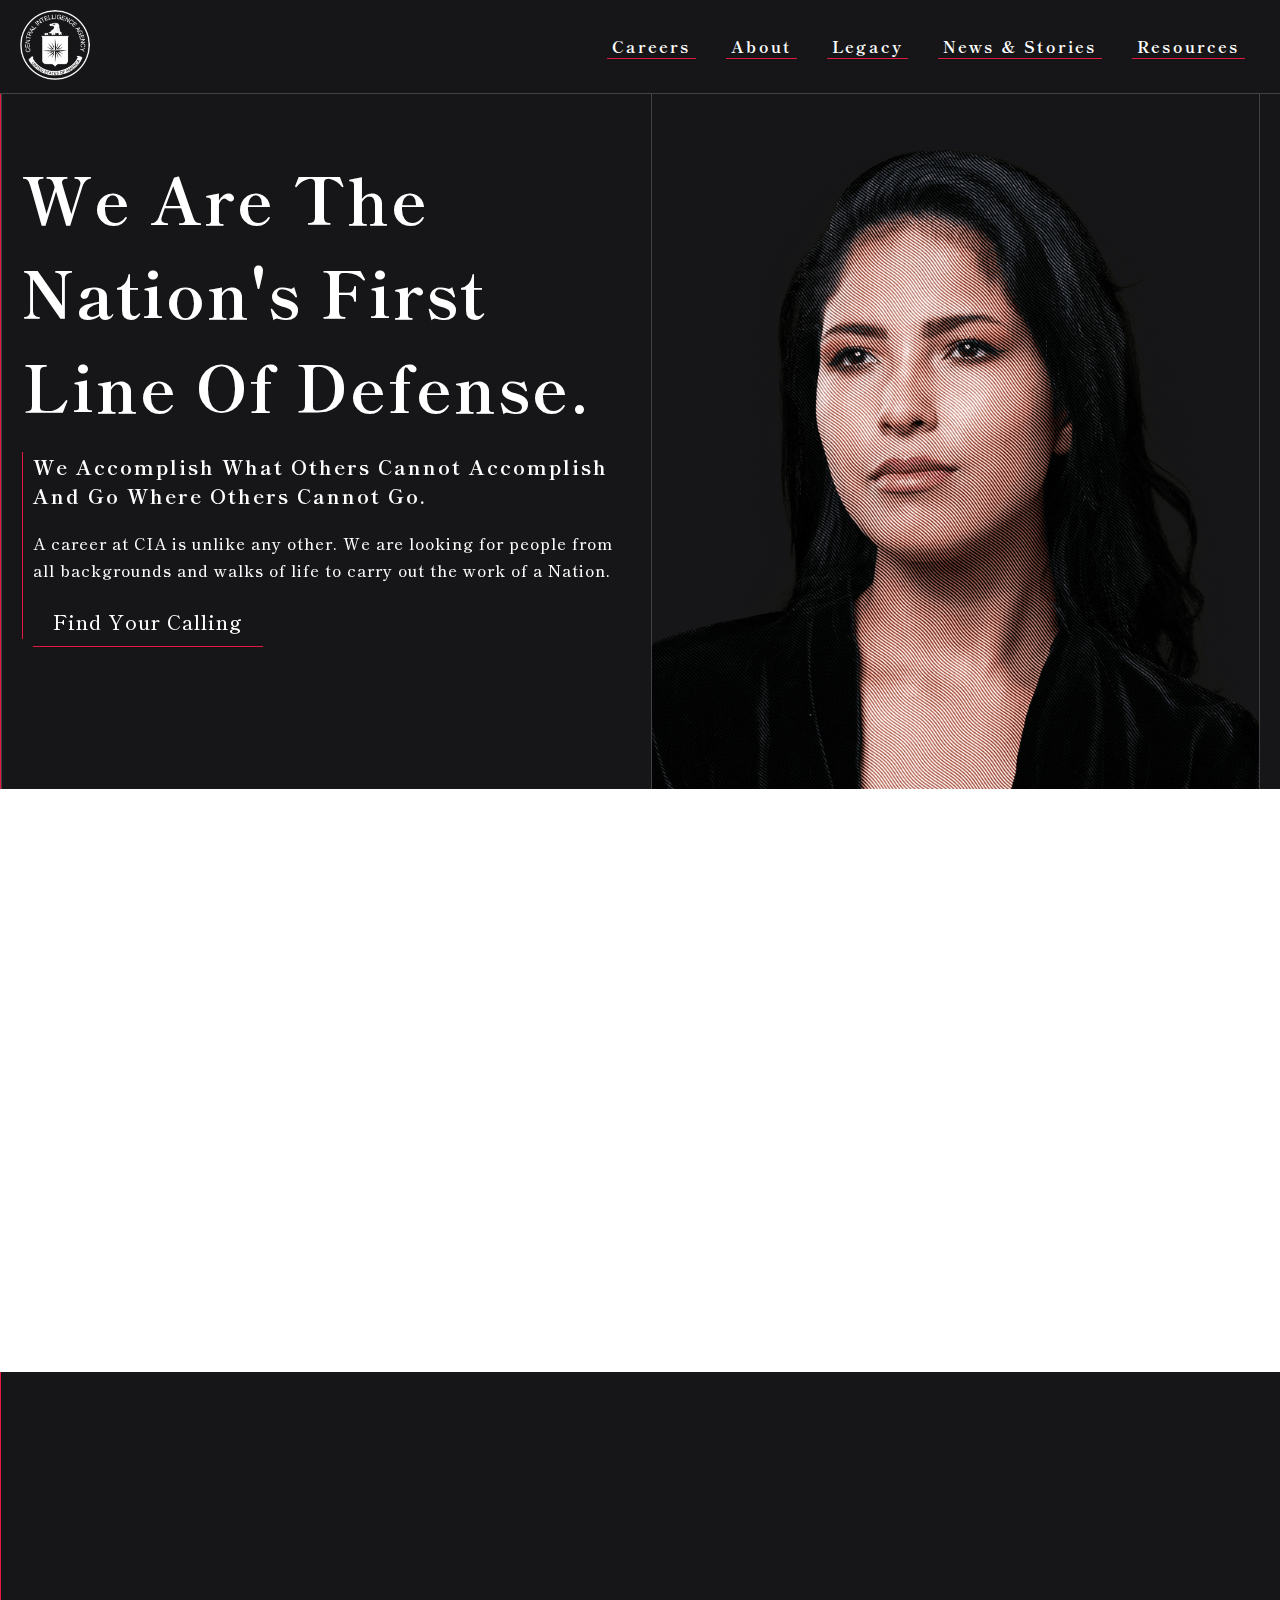
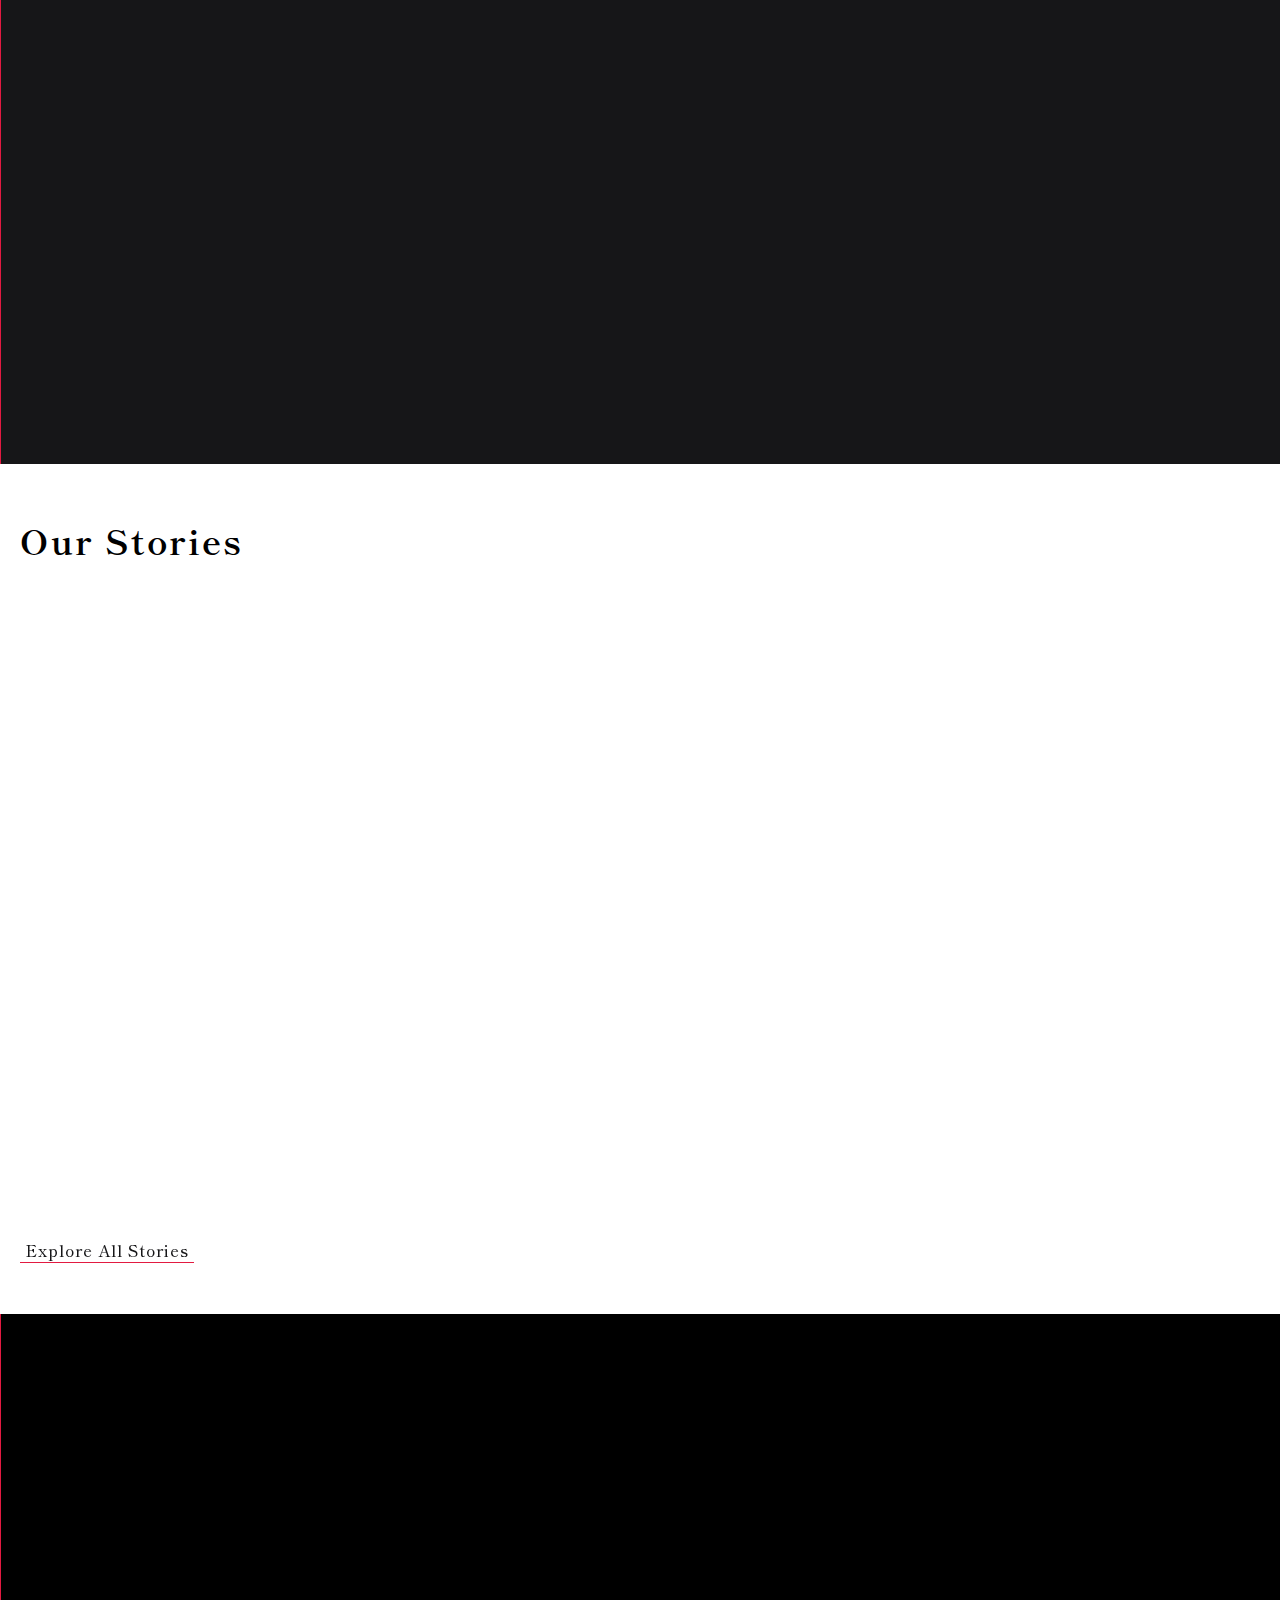
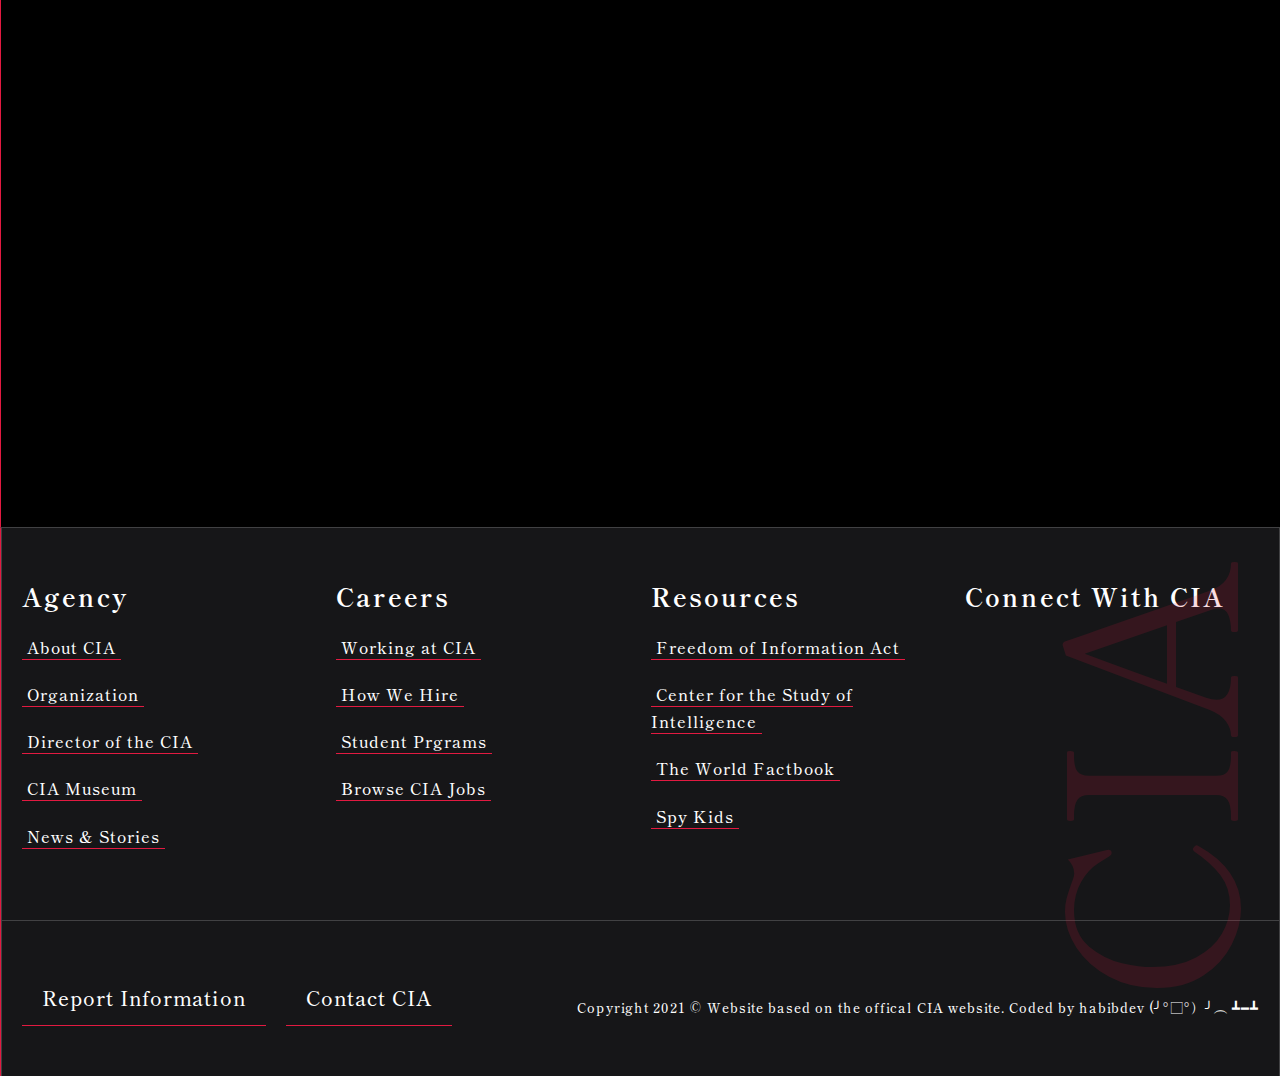
==== commit 0e94a1b8: "made homepage responsive" ====
--- a/index.html
+++ b/index.html
@@ -15,6 +15,9 @@
     <title>CIA Website Clone</title>
   </head>
   <body>
+    <!-- 
+      TODO: create hamburger menu | random hero bg | create other pages  
+    -->
     <!-- nav -->
     <nav class="navbar">
       <div class="navbar-content">
@@ -43,7 +46,7 @@
 
     <!-- home hero -->
     <header class="home-hero">
-      <div class="home-hero-content">
+      <div class="home-hero-content" data-aos="fade-up">
         <div class="home-hero-info">
           <h1 class="pb-2">We are the Nation's first line of defense.</h1>
           <div class="home-hero-desc">
@@ -69,11 +72,11 @@
       <!-- agency -->
       <section class="agency py-5">
         <div class="agency-content">
-          <div class="agency-content-img">
+          <div class="agency-content-img" data-aos="fade-up">
             <img src="img/home/agency-star.png" alt="agency star" />
             <h2>Our Agency</h2>
           </div>
-          <div class="agency-content-info">
+          <div class="agency-content-info" data-aos="fade-down">
             <h3>
               We give U.S. leaders the intelligence they need to keep our
               country safe.
@@ -95,10 +98,10 @@
       <!-- legacy -->
       <section class="legacy py-5">
         <div class="legacy-content">
-          <div class="legacy-content-img">
+          <div class="legacy-content-img" data-aos="fade-up">
             <img src="img/home/legacy.jpg" alt="image of an american flag" />
           </div>
-          <div class="legacy-content-info">
+          <div class="legacy-content-info" data-aos="fade-down">
             <h2>Our Legacy</h2>
             <h4 class="py-2">
               CIA’s legacy is one of brave individuals dedicated to freedom,
@@ -119,7 +122,7 @@
       <!-- stories -->
       <section class="stories py-5">
         <h2>Our Stories</h2>
-        <div class="stories-cards py-5">
+        <div class="stories-cards py-5" data-aos="fade-up">
           <a href="#!" class="stories-card">
             <img src="img/home/card-1.jpg" alt="card 1 image" />
             <div class="stories-card-info">
@@ -161,7 +164,7 @@
       <!-- factbook -->
       <section class="factbook py-5">
         <div class="factbook-content">
-          <div class="factbook-content-info">
+          <div class="factbook-content-info" data-aos="fade-up">
             <h2>The World Factbook</h2>
             <p class="py-2">
               Explore the globe, CIA-style. Learn about the world’s regions,
@@ -171,7 +174,7 @@
               <a href="#!"> Vist World Factbook </a>
             </div>
           </div>
-          <div class="factbook-content-img">
+          <div class="factbook-content-img" data-aos="fade-down">
             <img src="img/home/factbook.jpg" alt="factbook image" />
           </div>
         </div>
@@ -180,6 +183,7 @@
 
     <!-- footer -->
     <footer class="footer">
+      <span class="footer-cia-bg">CIA</span>
       <div class="footer-top">
         <div class="footer-col">
           <h4>Agency</h4>
@@ -258,8 +262,12 @@
       </div>
       <div class="footer-bottom">
         <div class="footer-btn-group">
-          <a href="#!" class="cia-btn">Report Information</a>
-          <a href="#!" class="cia-btn ml-2">Contact CIA</a>
+          <a href="#!" class="cia-btn"
+            >Report Information <i class="fas fa-arrow-right fa-fw"></i
+          ></a>
+          <a href="#!" class="cia-btn ml-2"
+            >Contact CIA <i class="fas fa-arrow-right fa-fw"></i
+          ></a>
         </div>
         <div class="copyright">
           <p>
@@ -269,6 +277,7 @@
         </div>
       </div>
     </footer>
+
     <script src="js/main.js"></script>
     <script src="https://unpkg.com/aos@next/dist/aos.js"></script>
     <script>
--- a/css/main.min.css
+++ b/css/main.min.css
@@ -1,2 +1,2 @@
-@import url("https://fonts.googleapis.com/css2?family=Shippori+Mincho:wght@400;500;600;700;800&display=swap");.m-1{margin:1rem}.my-1{margin:1rem 0}.mx-1{margin:0 1rem}.mt-1{margin-top:1rem}.mr-1{margin-right:1rem}.mb-1{margin-bottom:1rem}.ml-1{margin-left:1rem}.p-1{padding:1rem}.py-1{padding:1rem 0}.px-1{padding:0 1rem}.pt-1{padding-top:1rem}.pr-1{padding-right:1rem}.pb-1{padding-bottom:1rem}.pl-1{padding-left:1rem}.m-2{margin:2rem}.my-2{margin:2rem 0}.mx-2{margin:0 2rem}.mt-2{margin-top:2rem}.mr-2{margin-right:2rem}.mb-2{margin-bottom:2rem}.ml-2{margin-left:2rem}.p-2{padding:2rem}.py-2{padding:2rem 0}.px-2{padding:0 2rem}.pt-2{padding-top:2rem}.pr-2{padding-right:2rem}.pb-2{padding-bottom:2rem}.pl-2{padding-left:2rem}.m-3{margin:3rem}.my-3{margin:3rem 0}.mx-3{margin:0 3rem}.mt-3{margin-top:3rem}.mr-3{margin-right:3rem}.mb-3{margin-bottom:3rem}.ml-3{margin-left:3rem}.p-3{padding:3rem}.py-3{padding:3rem 0}.px-3{padding:0 3rem}.pt-3{padding-top:3rem}.pr-3{padding-right:3rem}.pb-3{padding-bottom:3rem}.pl-3{padding-left:3rem}.m-4{margin:4rem}.my-4{margin:4rem 0}.mx-4{margin:0 4rem}.mt-4{margin-top:4rem}.mr-4{margin-right:4rem}.mb-4{margin-bottom:4rem}.ml-4{margin-left:4rem}.p-4{padding:4rem}.py-4{padding:4rem 0}.px-4{padding:0 4rem}.pt-4{padding-top:4rem}.pr-4{padding-right:4rem}.pb-4{padding-bottom:4rem}.pl-4{padding-left:4rem}.m-5{margin:5rem}.my-5{margin:5rem 0}.mx-5{margin:0 5rem}.mt-5{margin-top:5rem}.mr-5{margin-right:5rem}.mb-5{margin-bottom:5rem}.ml-5{margin-left:5rem}.p-5{padding:5rem}.py-5{padding:5rem 0}.px-5{padding:0 5rem}.pt-5{padding-top:5rem}.pr-5{padding-right:5rem}.pb-5{padding-bottom:5rem}.pl-5{padding-left:5rem}*,*::before,*::after{margin:0;padding:0;box-sizing:border-box;text-decoration:none;list-style:none}html{font-size:62.5%;scroll-behavior:smooth}body{font-family:"Shippori Mincho", serif}img{width:100%;object-fit:cover}button{cursor:pointer;font-family:inherit}input{font-family:inherit}@media (prefers-reduced-motion: reduce){*,::before,::after{animation-delay:-1ms !important;animation-duration:1ms !important;animation-iteration-count:1 !important;background-attachment:initial !important;scroll-behavior:auto !important;transition-duration:0s !important;transition-delay:0s !important}}.cia-btn,.cia-btn-light{font-weight:500;letter-spacing:0.1rem;line-height:1.7;font-family:inherit;color:#fff;padding:1rem 2rem;font-size:2rem;text-align:center;transition:0.3s ease-in-out;border-bottom:0.1rem solid #e21a41}.cia-btn i,.cia-btn-light i{transform:rotate(-45deg);transition:0.3s ease-in-out}.cia-btn:hover,.cia-btn-light:hover,.cia-btn:focus,.cia-btn-light:focus{border:0.1rem solid #e21a41;box-shadow:0.5rem 0.5rem 0 #e21a41;outline:0}.cia-btn:hover i,.cia-btn-light:hover i,.cia-btn:focus i,.cia-btn-light:focus i{transform:rotate(0)}.cia-btn-light{color:#161618}.cia-link,.cia-link-light{overflow:hidden}.cia-link a,.cia-link-light a{font-weight:500;letter-spacing:0.1rem;line-height:1.7;font-size:1.6rem;color:#161618;border-bottom:0.1rem solid #e21a41;position:relative;transition:0.4s ease-in-out;z-index:1;padding:0 0.5rem}.cia-link a:hover,.cia-link-light a:hover,.cia-link a:focus,.cia-link-light a:focus{color:#fff;outline:0}.cia-link a:hover::before,.cia-link-light a:hover::before,.cia-link a:focus::before,.cia-link-light a:focus::before{transform:translateX(0)}.cia-link a::before,.cia-link-light a::before{content:"";position:absolute;top:0;left:0;width:100%;height:100%;display:block;background-color:#e21a41;transform:translateX(-200%);transition:0.4s ease-in-out;z-index:-1}.cia-link-light a{color:#fff}.cia-link-light:hover,.cia-link-light:focus{color:#161618}.navbar{background:#161618;position:fixed;width:100%;transition:all 0.3s ease;padding:1rem 2rem;border-bottom:0.1rem solid #414143;z-index:500}.navbar-content{display:flex;align-items:center;justify-content:space-between}.navbar-content .navbar-logo img{width:7rem}.navbar-content .navbar-links{display:flex}.navbar-content .navbar-links .cia-link-light{margin:1.5rem}.navbar-content .navbar-links .navbar-link{font-weight:700;letter-spacing:0.2rem;text-transform:capitalize}.navbar.navbarScroll{padding:0.5rem 0.5rem}.footer{background:#161618;border-top:0.1rem solid #414143;border-left:0.1rem solid #e21a41}.footer-top{max-width:1400px;margin:0 auto;padding:5rem 2rem;display:grid;grid-template-columns:repeat(4, 1fr);gap:2rem;border-left:0.1rem solid #414143;border-right:0.1rem solid #414143}.footer-top h4{font-weight:700;letter-spacing:0.2rem;text-transform:capitalize;color:#fff;font-size:2.5rem}.footer-top .footer-link{margin:2rem 0}.footer-top .footer-social-links a{font-size:2.5rem;color:#fff;transition:all 0.3s ease-in-out}.footer-top .footer-social-links a:hover{color:#e21a41}.footer-bottom{max-width:1400px;margin:0 auto;padding:5rem 2rem;display:flex;align-items:center;justify-content:space-between;border-top:0.1rem solid #414143;border-left:0.1rem solid #414143;border-right:0.1rem solid #414143}.footer-bottom .copyright p{font-weight:500;letter-spacing:0.1rem;line-height:1.7;color:#fff;font-size:1.3rem}.home-hero{background:#161618;border-left:0.1rem solid #e21a41}.home-hero-content{max-width:1400px;margin:0 auto;display:grid;grid-template-columns:repeat(2, 1fr);gap:2rem;align-items:center;color:#fff;border-left:0.1rem solid #414143;padding:0 2rem}.home-hero-content .home-hero-info .home-hero-desc{border-left:0.1rem solid #e21a41;padding-left:1rem}.home-hero-content .home-hero-info h1{font-weight:700;letter-spacing:0.2rem;text-transform:capitalize;font-size:6.5rem}.home-hero-content .home-hero-info h5{font-weight:700;letter-spacing:0.2rem;text-transform:capitalize;font-size:2rem}.home-hero-content .home-hero-info p{font-weight:500;letter-spacing:0.1rem;line-height:1.7;font-size:1.6rem}.home-hero-content img{border-left:0.1rem solid #414143;border-right:0.1rem solid #414143;padding-top:15rem}.agency-content{max-width:1400px;margin:0 auto;padding:5rem 2rem;display:grid;grid-template-columns:repeat(2, 1fr);align-items:center;gap:2rem}.agency-content-img{text-align:center}.agency-content-img img{width:10rem}.agency-content-img h2{font-weight:700;letter-spacing:0.2rem;text-transform:capitalize;font-size:3.5rem}.agency-content-info{border-left:0.1rem solid #161618;border-right:0.1rem solid #161618;padding:0 2rem}.agency-content-info h3{font-weight:700;letter-spacing:0.2rem;text-transform:capitalize;font-size:3rem}.agency-content-info p{font-weight:500;letter-spacing:0.1rem;line-height:1.7;font-size:1.8rem}.legacy{background:#161618;border-left:0.1rem solid #e21a41}.legacy-content{max-width:1400px;margin:0 auto;padding:5rem 2rem;display:grid;grid-template-columns:repeat(2, 1fr);align-items:center;gap:2rem;color:#fff}.legacy-content-img{text-align:center}.legacy-content-img img{width:75%}.legacy-content-info{border-left:0.1rem solid #414143;border-right:0.1rem solid #414143;padding:0 2rem}.legacy-content-info h2{font-weight:700;letter-spacing:0.2rem;text-transform:capitalize;font-size:3.5rem}.legacy-content-info h4{font-weight:700;letter-spacing:0.2rem;text-transform:capitalize;font-size:2.5rem}.legacy-content-info p{font-weight:500;letter-spacing:0.1rem;line-height:1.7;font-size:1.8rem}.stories{padding:5rem 2rem;max-width:1400px;margin:0 auto}.stories h2{font-weight:700;letter-spacing:0.2rem;text-transform:capitalize;font-size:3.5rem}.stories-cards{display:grid;grid-template-columns:repeat(3, 1fr);gap:2rem}.stories .stories-card{color:#161618;border:0.2rem solid #161618;transition:all 0.3s ease-in-out;box-shadow:0.1rem 0.1rem 1rem #f2f2f2;display:flex;flex-direction:column;justify-content:space-around;height:100%;overflow:hidden}.stories .stories-card img{width:100%;height:100%;transition:all 0.3s ease-in-out}.stories .stories-card:hover,.stories .stories-card:focus{border:0.2rem solid #e21a41;box-shadow:0.1rem 0.1rem 1rem #f2f2f2;transition:all 0.3s ease-in-out}.stories .stories-card:hover img,.stories .stories-card:focus img{transform:scale(1.05)}.stories .stories-card:hover p,.stories .stories-card:focus p{color:#e21a41;border-right:0.2rem solid #e21a41}.stories .stories-card:hover i,.stories .stories-card:focus i{transform:rotate(0);color:#e21a41}.stories .stories-card:hover h2,.stories .stories-card:focus h2{color:#e21a41}.stories .stories-card:hover .stories-card-footer,.stories .stories-card:focus .stories-card-footer{border-top:0.2rem solid #e21a41}.stories .stories-card:focus{outline:0}.stories .stories-card-info{padding:2rem 2rem}.stories .stories-card-info h2{font-weight:700;letter-spacing:0.2rem;text-transform:capitalize;font-size:3rem;transition:all 0.3s ease-in-out}.stories .stories-card-footer{display:flex;align-items:center;justify-content:space-between;border-top:0.2rem solid #161618;transition:all 0.3s ease-in-out}.stories .stories-card-footer p{font-weight:500;letter-spacing:0.1rem;line-height:1.7;font-size:1.8rem;border-right:0.2rem solid #161618;padding:1rem;transition:all 0.3s ease-in-out}.stories .stories-card-footer i{font-size:2.5rem;transform:rotate(-45deg);padding:1rem;transition:all 0.3s ease-in-out}.factbook{background:#000;border-left:0.1rem solid #e21a41}.factbook-content{padding:5rem 2rem;max-width:1400px;margin:0 auto;display:grid;grid-template-columns:repeat(2, 1fr);align-items:center;gap:2rem;color:#fff}.factbook-content-info h2{font-weight:700;letter-spacing:0.2rem;text-transform:capitalize;font-size:3.5rem}.factbook-content-info p{font-weight:500;letter-spacing:0.1rem;line-height:1.7;font-size:2rem}
+@import url("https://fonts.googleapis.com/css2?family=Shippori+Mincho:wght@400;500;600;700;800&display=swap");.m-1{margin:1rem}.my-1{margin:1rem 0}.mx-1{margin:0 1rem}.mt-1{margin-top:1rem}.mr-1{margin-right:1rem}.mb-1{margin-bottom:1rem}.ml-1{margin-left:1rem}.p-1{padding:1rem}.py-1{padding:1rem 0}.px-1{padding:0 1rem}.pt-1{padding-top:1rem}.pr-1{padding-right:1rem}.pb-1{padding-bottom:1rem}.pl-1{padding-left:1rem}.m-2{margin:2rem}.my-2{margin:2rem 0}.mx-2{margin:0 2rem}.mt-2{margin-top:2rem}.mr-2{margin-right:2rem}.mb-2{margin-bottom:2rem}.ml-2{margin-left:2rem}.p-2{padding:2rem}.py-2{padding:2rem 0}.px-2{padding:0 2rem}.pt-2{padding-top:2rem}.pr-2{padding-right:2rem}.pb-2{padding-bottom:2rem}.pl-2{padding-left:2rem}.m-3{margin:3rem}.my-3{margin:3rem 0}.mx-3{margin:0 3rem}.mt-3{margin-top:3rem}.mr-3{margin-right:3rem}.mb-3{margin-bottom:3rem}.ml-3{margin-left:3rem}.p-3{padding:3rem}.py-3{padding:3rem 0}.px-3{padding:0 3rem}.pt-3{padding-top:3rem}.pr-3{padding-right:3rem}.pb-3{padding-bottom:3rem}.pl-3{padding-left:3rem}.m-4{margin:4rem}.my-4{margin:4rem 0}.mx-4{margin:0 4rem}.mt-4{margin-top:4rem}.mr-4{margin-right:4rem}.mb-4{margin-bottom:4rem}.ml-4{margin-left:4rem}.p-4{padding:4rem}.py-4{padding:4rem 0}.px-4{padding:0 4rem}.pt-4{padding-top:4rem}.pr-4{padding-right:4rem}.pb-4{padding-bottom:4rem}.pl-4{padding-left:4rem}.m-5{margin:5rem}.my-5{margin:5rem 0}.mx-5{margin:0 5rem}.mt-5{margin-top:5rem}.mr-5{margin-right:5rem}.mb-5{margin-bottom:5rem}.ml-5{margin-left:5rem}.p-5{padding:5rem}.py-5{padding:5rem 0}.px-5{padding:0 5rem}.pt-5{padding-top:5rem}.pr-5{padding-right:5rem}.pb-5{padding-bottom:5rem}.pl-5{padding-left:5rem}*,*::before,*::after{margin:0;padding:0;box-sizing:border-box;text-decoration:none;list-style:none}html{font-size:62.5%;scroll-behavior:smooth}body{font-family:"Shippori Mincho", serif}img{width:100%;object-fit:cover}button{cursor:pointer;font-family:inherit}input{font-family:inherit}@media (prefers-reduced-motion: reduce){*,::before,::after{animation-delay:-1ms !important;animation-duration:1ms !important;animation-iteration-count:1 !important;background-attachment:initial !important;scroll-behavior:auto !important;transition-duration:0s !important;transition-delay:0s !important}}.cia-btn,.cia-btn-light{font-weight:500;letter-spacing:0.1rem;line-height:1.7;font-family:inherit;color:#fff;padding:1rem 2rem;font-size:2rem;text-align:center;transition:0.3s ease-in-out;border-bottom:0.1rem solid #e21a41}.cia-btn i,.cia-btn-light i{transform:rotate(-45deg);transition:0.3s ease-in-out}.cia-btn:hover,.cia-btn-light:hover,.cia-btn:focus,.cia-btn-light:focus{border:0.1rem solid #e21a41;box-shadow:0.5rem 0.5rem 0 #e21a41;outline:0}.cia-btn:hover i,.cia-btn-light:hover i,.cia-btn:focus i,.cia-btn-light:focus i{transform:rotate(0)}.cia-btn-light{color:#161618}.cia-link,.cia-link-light{overflow:hidden}.cia-link a,.cia-link-light a{font-weight:500;letter-spacing:0.1rem;line-height:1.7;font-size:1.6rem;color:#161618;border-bottom:0.1rem solid #e21a41;position:relative;transition:0.4s ease-in-out;z-index:1;padding:0 0.5rem}.cia-link a:hover,.cia-link-light a:hover,.cia-link a:focus,.cia-link-light a:focus{color:#fff;outline:0}.cia-link a:hover::before,.cia-link-light a:hover::before,.cia-link a:focus::before,.cia-link-light a:focus::before{transform:translateX(0)}.cia-link a::before,.cia-link-light a::before{content:"";position:absolute;top:0;left:0;width:100%;height:100%;display:block;background-color:#e21a41;transform:translateX(-200%);transition:0.4s ease-in-out;z-index:-1}.cia-link-light a{color:#fff}.cia-link-light:hover,.cia-link-light:focus{color:#161618}.navbar{background:#161618;position:fixed;width:100%;transition:all 0.3s ease;padding:1rem 2rem;border-bottom:0.1rem solid #414143;z-index:500}.navbar-content{display:flex;align-items:center;justify-content:space-between}.navbar-content .navbar-logo img{width:7rem}.navbar-content .navbar-links{display:flex}@media (max-width: 900px){.navbar-content .navbar-links{display:none}}.navbar-content .navbar-links .cia-link-light{margin:1.5rem}.navbar-content .navbar-links .navbar-link{font-weight:700;letter-spacing:0.2rem;text-transform:capitalize}.navbar.navbarScroll{padding:0.5rem 0.5rem}.footer{background:#161618;border-top:0.1rem solid #414143;border-left:0.1rem solid #e21a41;position:relative;overflow-x:hidden}.footer .footer-cia-bg{color:#e21a41;opacity:0.15;font-size:23.5rem;position:absolute;top:15%;right:-6%;transform:rotate(-90deg);pointer-events:none}@media (max-width: 600px){.footer .footer-cia-bg{right:-20%}}@media (max-width: 400px){.footer .footer-cia-bg{right:-30%}}.footer-top{max-width:1400px;margin:0 auto;padding:5rem 2rem;display:grid;grid-template-columns:repeat(4, 1fr);gap:2rem;border-left:0.1rem solid #414143;border-right:0.1rem solid #414143}@media (max-width: 900px){.footer-top{grid-template-columns:repeat(2, 1fr)}}@media (max-width: 600px){.footer-top{grid-template-columns:1fr}}.footer-top h4{font-weight:700;letter-spacing:0.2rem;text-transform:capitalize;color:#fff;font-size:2.5rem}.footer-top .footer-link{margin:2rem 0}.footer-top .footer-social-links a{font-size:2.5rem;color:#fff;transition:all 0.3s ease-in-out}.footer-top .footer-social-links a:hover,.footer-top .footer-social-links a:focus{color:#e21a41}.footer-bottom{max-width:1400px;margin:0 auto;padding:5rem 2rem;display:flex;align-items:center;justify-content:space-between;flex-wrap:wrap;border-top:0.1rem solid #414143;border-left:0.1rem solid #414143;border-right:0.1rem solid #414143}.footer-bottom .footer-btn-group{display:flex;flex-wrap:wrap}.footer-bottom .copyright p{font-weight:500;letter-spacing:0.1rem;line-height:1.7;color:#fff;font-size:1.3rem;padding-top:2rem}.home-hero{background:#161618;border-left:0.1rem solid #e21a41;overflow:hidden}.home-hero-content{max-width:1400px;margin:0 auto;display:grid;grid-template-columns:repeat(2, 1fr);gap:2rem;align-items:center;color:#fff;border-left:0.1rem solid #414143;padding:0 2rem}@media (max-width: 900px){.home-hero-content{grid-template-columns:1fr}.home-hero-content-info{order:-1}}.home-hero-content .home-hero-info{padding:10rem 0}.home-hero-content .home-hero-info .home-hero-desc{border-left:0.1rem solid #e21a41;padding-left:1rem}.home-hero-content .home-hero-info h1{font-weight:700;letter-spacing:0.2rem;text-transform:capitalize;font-size:6.5rem}.home-hero-content .home-hero-info h5{font-weight:700;letter-spacing:0.2rem;text-transform:capitalize;font-size:2rem}.home-hero-content .home-hero-info p{font-weight:500;letter-spacing:0.1rem;line-height:1.7;font-size:1.6rem}.home-hero-content img{border-left:0.1rem solid #414143;border-right:0.1rem solid #414143;padding-top:15rem}@media (max-width: 900px){.home-hero-content img{padding-top:5rem}}.agency-content{max-width:1400px;margin:0 auto;padding:5rem 2rem;display:grid;grid-template-columns:repeat(2, 1fr);gap:2rem;align-items:center}@media (max-width: 900px){.agency-content{grid-template-columns:1fr}.agency-content-info{order:-1}}.agency-content-img{order:-1;text-align:center}@media (max-width: 900px){.agency-content-img{padding-bottom:5rem}}.agency-content-img img{width:10rem}.agency-content-img h2{font-weight:700;letter-spacing:0.2rem;text-transform:capitalize;font-size:3.5rem}.agency-content-info{border-left:0.1rem solid #161618;border-right:0.1rem solid #161618;padding:0 2rem}.agency-content-info h3{font-weight:700;letter-spacing:0.2rem;text-transform:capitalize;font-size:3rem}.agency-content-info p{font-weight:500;letter-spacing:0.1rem;line-height:1.7;font-size:1.8rem}.legacy{background:#161618;border-left:0.1rem solid #e21a41}.legacy-content{max-width:1400px;margin:0 auto;padding:5rem 2rem;display:grid;grid-template-columns:repeat(2, 1fr);gap:2rem;align-items:center;color:#fff}@media (max-width: 900px){.legacy-content{grid-template-columns:1fr}.legacy-content-info{order:-1}}.legacy-content-img{text-align:center}.legacy-content-img img{width:75%}.legacy-content-info{border-left:0.1rem solid #414143;border-right:0.1rem solid #414143;padding:0 2rem 5rem 2rem}.legacy-content-info h2{font-weight:700;letter-spacing:0.2rem;text-transform:capitalize;font-size:3.5rem}.legacy-content-info h4{font-weight:700;letter-spacing:0.2rem;text-transform:capitalize;font-size:2.5rem}.legacy-content-info p{font-weight:500;letter-spacing:0.1rem;line-height:1.7;font-size:1.8rem}.stories{padding:5rem 2rem;max-width:1400px;margin:0 auto}.stories h2{font-weight:700;letter-spacing:0.2rem;text-transform:capitalize;font-size:3.5rem}.stories-cards{display:grid;grid-template-columns:repeat(3, 1fr);gap:2rem;align-items:center}@media (max-width: 900px){.stories-cards{grid-template-columns:1fr}}.stories .stories-card{color:#161618;border:0.2rem solid #161618;transition:all 0.3s ease-in-out;box-shadow:0.1rem 0.1rem 1rem #f2f2f2;display:flex;flex-direction:column;justify-content:space-around;height:100%;overflow:hidden}.stories .stories-card img{width:100%;height:100%;transition:all 0.3s ease-in-out}.stories .stories-card:hover,.stories .stories-card:focus{border:0.2rem solid #e21a41;box-shadow:0.1rem 0.1rem 1rem #f2f2f2;transition:all 0.3s ease-in-out}.stories .stories-card:hover img,.stories .stories-card:focus img{transform:scale(1.05)}.stories .stories-card:hover p,.stories .stories-card:focus p{color:#e21a41;border-right:0.2rem solid #e21a41}.stories .stories-card:hover i,.stories .stories-card:focus i{transform:rotate(0);color:#e21a41}.stories .stories-card:hover h2,.stories .stories-card:focus h2{color:#e21a41}.stories .stories-card:hover .stories-card-footer,.stories .stories-card:focus .stories-card-footer{border-top:0.2rem solid #e21a41}.stories .stories-card:focus{outline:0}.stories .stories-card-info{padding:2rem 2rem}.stories .stories-card-info h2{font-weight:700;letter-spacing:0.2rem;text-transform:capitalize;font-size:3rem;transition:all 0.3s ease-in-out}.stories .stories-card-footer{display:flex;align-items:center;justify-content:space-between;border-top:0.2rem solid #161618;transition:all 0.3s ease-in-out}.stories .stories-card-footer p{font-weight:500;letter-spacing:0.1rem;line-height:1.7;font-size:1.8rem;border-right:0.2rem solid #161618;padding:1rem;transition:all 0.3s ease-in-out}.stories .stories-card-footer i{font-size:2.5rem;transform:rotate(-45deg);padding:1rem;transition:all 0.3s ease-in-out}.factbook{background:#000;border-left:0.1rem solid #e21a41}.factbook-content{padding:5rem 2rem;max-width:1400px;margin:0 auto;display:grid;grid-template-columns:repeat(2, 1fr);gap:2rem;align-items:center;color:#fff}@media (max-width: 900px){.factbook-content{grid-template-columns:1fr}.factbook-content-info{order:-1}}.factbook-content-info h2{font-weight:700;letter-spacing:0.2rem;text-transform:capitalize;font-size:3.5rem}.factbook-content-info p{font-weight:500;letter-spacing:0.1rem;line-height:1.7;font-size:2rem}
 /*# sourceMappingURL=main.min.css.map */